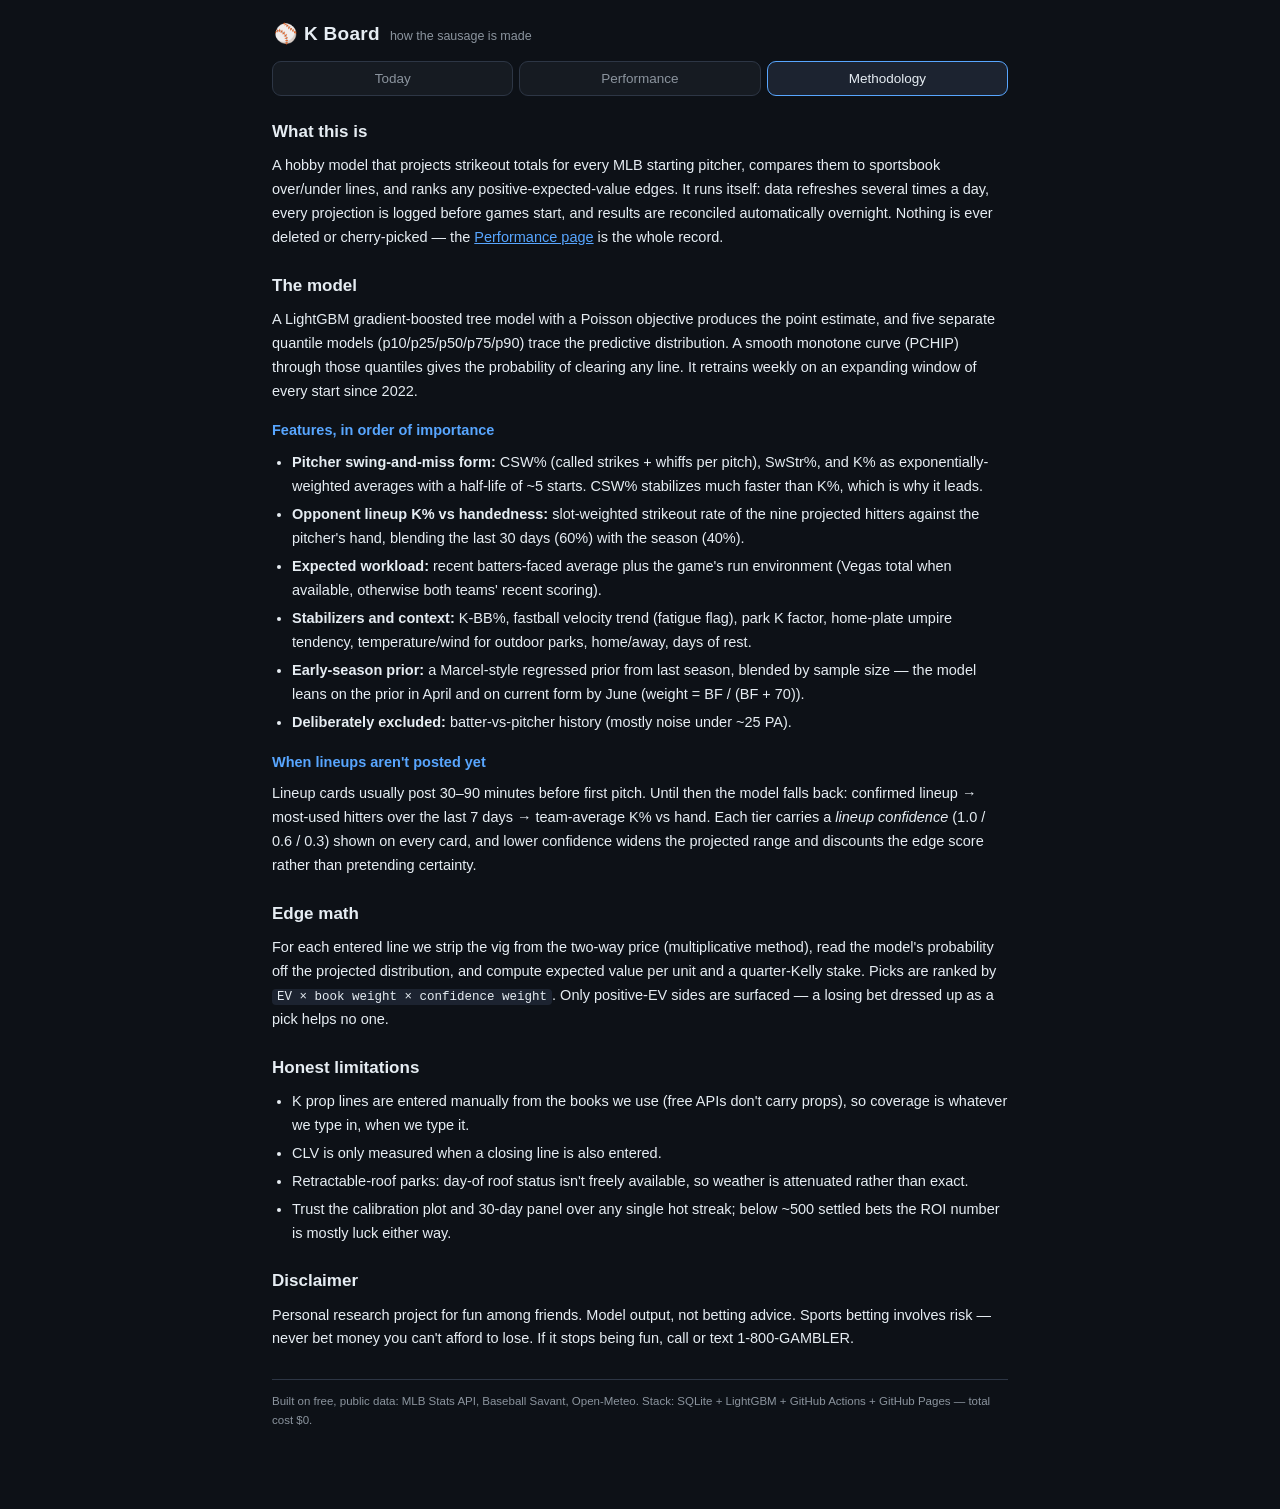
==== docs/methodology.html @ 353282fb "Initial commit" ====
<!DOCTYPE html>
<html lang="en">
<head>
<meta charset="utf-8">
<meta name="viewport" content="width=device-width, initial-scale=1">
<meta name="robots" content="noindex">
<title>K Board — Methodology</title>
<link rel="stylesheet" href="assets/style.css">
</head>
<body>
<div class="wrap">
  <header class="site">
    <h1>⚾ K Board</h1>
    <span class="sub">how the sausage is made</span>
  </header>
  <nav class="tabs">
    <a href="index.html">Today</a>
    <a href="performance.html">Performance</a>
    <a href="methodology.html" class="active">Methodology</a>
  </nav>

  <div class="prose">
    <h2>What this is</h2>
    <p>A hobby model that projects strikeout totals for every MLB starting pitcher,
    compares them to sportsbook over/under lines, and ranks any positive-expected-value
    edges. It runs itself: data refreshes several times a day, every projection is
    logged before games start, and results are reconciled automatically overnight.
    Nothing is ever deleted or cherry-picked — the
    <a href="performance.html" style="color:var(--accent)">Performance page</a> is the
    whole record.</p>

    <h2>The model</h2>
    <p>A LightGBM gradient-boosted tree model with a Poisson objective produces the
    point estimate, and five separate quantile models (p10/p25/p50/p75/p90) trace the
    predictive distribution. A smooth monotone curve (PCHIP) through those quantiles
    gives the probability of clearing any line. It retrains weekly on an expanding
    window of every start since 2022.</p>

    <h3>Features, in order of importance</h3>
    <ul>
      <li><b>Pitcher swing-and-miss form:</b> CSW% (called strikes + whiffs per pitch),
      SwStr%, and K% as exponentially-weighted averages with a half-life of ~5 starts.
      CSW% stabilizes much faster than K%, which is why it leads.</li>
      <li><b>Opponent lineup K% vs handedness:</b> slot-weighted strikeout rate of the
      nine projected hitters against the pitcher's hand, blending the last 30 days (60%)
      with the season (40%).</li>
      <li><b>Expected workload:</b> recent batters-faced average plus the game's run
      environment (Vegas total when available, otherwise both teams' recent scoring).</li>
      <li><b>Stabilizers and context:</b> K-BB%, fastball velocity trend (fatigue flag),
      park K factor, home-plate umpire tendency, temperature/wind for outdoor parks,
      home/away, days of rest.</li>
      <li><b>Early-season prior:</b> a Marcel-style regressed prior from last season,
      blended by sample size — the model leans on the prior in April and on current form
      by June (weight = BF / (BF + 70)).</li>
      <li><b>Deliberately excluded:</b> batter-vs-pitcher history (mostly noise under
      ~25 PA).</li>
    </ul>

    <h3>When lineups aren't posted yet</h3>
    <p>Lineup cards usually post 30–90 minutes before first pitch. Until then the model
    falls back: confirmed lineup → most-used hitters over the last 7 days → team-average
    K% vs hand. Each tier carries a <i>lineup confidence</i> (1.0 / 0.6 / 0.3) shown on
    every card, and lower confidence widens the projected range and discounts the edge
    score rather than pretending certainty.</p>

    <h2>Edge math</h2>
    <p>For each entered line we strip the vig from the two-way price
    (multiplicative method), read the model's probability off the projected
    distribution, and compute expected value per unit and a quarter-Kelly stake.
    Picks are ranked by <code>EV × book weight × confidence weight</code>. Only
    positive-EV sides are surfaced — a losing bet dressed up as a pick helps no one.</p>

    <h2>Honest limitations</h2>
    <ul>
      <li>K prop lines are entered manually from the books we use (free APIs don't
      carry props), so coverage is whatever we type in, when we type it.</li>
      <li>CLV is only measured when a closing line is also entered.</li>
      <li>Retractable-roof parks: day-of roof status isn't freely available, so weather
      is attenuated rather than exact.</li>
      <li>Trust the calibration plot and 30-day panel over any single hot streak;
      below ~500 settled bets the ROI number is mostly luck either way.</li>
    </ul>

    <h2>Disclaimer</h2>
    <p>Personal research project for fun among friends. Model output, not betting
    advice. Sports betting involves risk — never bet money you can't afford to lose.
    If it stops being fun, call or text 1-800-GAMBLER.</p>
  </div>

  <footer class="site">Built on free, public data: MLB Stats API, Baseball Savant,
  Open-Meteo. Stack: SQLite + LightGBM + GitHub Actions + GitHub Pages — total cost $0.</footer>
</div>
</body>
</html>
---- docs/assets/style.css ----
:root {
  --bg: #0d1117; --card: #161b22; --card2: #1c2330; --line: #2d3645;
  --text: #e6edf3; --dim: #8b949e; --accent: #58a6ff; --green: #3fb950;
  --red: #f85149; --gold: #d29922; --font: -apple-system, BlinkMacSystemFont,
  "Segoe UI", Roboto, Helvetica, Arial, sans-serif;
}
* { box-sizing: border-box; margin: 0; padding: 0; }
body { background: var(--bg); color: var(--text); font-family: var(--font); font-size: 15px; }
.wrap { max-width: 760px; margin: 0 auto; padding: 12px 12px 80px; }
header.site { display: flex; align-items: baseline; gap: 10px; flex-wrap: wrap; padding: 10px 2px; }
header.site h1 { font-size: 19px; letter-spacing: .3px; }
header.site .sub { color: var(--dim); font-size: 12.5px; }
nav.tabs { display: flex; gap: 6px; margin: 6px 0 14px; }
nav.tabs a { flex: 1; text-align: center; padding: 9px 4px; border-radius: 9px; font-size: 13.5px;
  text-decoration: none; color: var(--dim); background: var(--card); border: 1px solid var(--line); }
nav.tabs a.active { color: var(--text); border-color: var(--accent); background: var(--card2); }
.chips { display: flex; gap: 6px; margin-bottom: 12px; flex-wrap: wrap; }
.chip { font-size: 12.5px; padding: 6px 12px; border-radius: 999px; background: var(--card);
  border: 1px solid var(--line); color: var(--dim); cursor: pointer; }
.chip.on { color: var(--text); border-color: var(--accent); }
.card { background: var(--card); border: 1px solid var(--line); border-radius: 12px;
  padding: 12px 14px; margin-bottom: 10px; }
.card .top { display: flex; justify-content: space-between; align-items: center; gap: 8px; }
.card .who { min-width: 0; }
.card .name { font-weight: 600; font-size: 16px; white-space: nowrap; overflow: hidden;
  text-overflow: ellipsis; }
.card .meta { color: var(--dim); font-size: 12.5px; margin-top: 2px; }
.card .pt { text-align: right; }
.card .pt .num { font-size: 26px; font-weight: 700; line-height: 1; }
.card .pt .lbl { color: var(--dim); font-size: 10.5px; text-transform: uppercase; letter-spacing: .6px; }
.range { position: relative; height: 26px; margin: 12px 2px 2px; }
.range .axis { position: absolute; top: 12px; left: 0; right: 0; height: 3px;
  background: var(--line); border-radius: 2px; }
.range .band80 { position: absolute; top: 11px; height: 5px; background: #2c4a6e; border-radius: 3px; }
.range .band50 { position: absolute; top: 9.5px; height: 8px; background: var(--accent);
  opacity: .85; border-radius: 4px; }
.range .med { position: absolute; top: 6px; width: 2.5px; height: 15px; background: #fff;
  border-radius: 2px; }
.range .tick { position: absolute; top: 0; font-size: 10px; color: var(--dim); transform: translateX(-50%); }
.badges { display: flex; gap: 6px; margin-top: 9px; flex-wrap: wrap; }
.badge { font-size: 11px; padding: 3px 8px; border-radius: 6px; background: var(--card2);
  border: 1px solid var(--line); color: var(--dim); }
.badge.conf-high { color: var(--green); border-color: var(--green); }
.badge.conf-mid { color: var(--gold); border-color: var(--gold); }
.badge.conf-low { color: var(--red); border-color: var(--red); }
.edges { margin-top: 10px; border-top: 1px dashed var(--line); padding-top: 9px; }
.edge-row { display: flex; justify-content: space-between; align-items: center; padding: 5px 0;
  font-size: 13.5px; gap: 8px; }
.edge-row .pick { font-weight: 600; }
.edge-row .pick .bk { color: var(--dim); font-weight: 400; font-size: 12px; }
.edge-row .nums { text-align: right; white-space: nowrap; }
.ev-pos { color: var(--green); font-weight: 700; }
.kelly { color: var(--dim); font-size: 11.5px; }
.noedge { color: var(--dim); font-size: 12.5px; margin-top: 8px; }
.notice { background: var(--card); border: 1px dashed var(--line); color: var(--dim);
  border-radius: 12px; padding: 18px; text-align: center; font-size: 14px; margin: 18px 0; }
.tiles { display: grid; grid-template-columns: repeat(2, 1fr); gap: 8px; margin-bottom: 14px; }
.tile { background: var(--card); border: 1px solid var(--line); border-radius: 12px; padding: 12px; }
.tile .v { font-size: 22px; font-weight: 700; }
.tile .k { color: var(--dim); font-size: 11.5px; text-transform: uppercase; letter-spacing: .5px;
  margin-top: 3px; }
.tile .s { color: var(--dim); font-size: 11px; margin-top: 2px; }
h2.sec { font-size: 14px; text-transform: uppercase; letter-spacing: .8px; color: var(--dim);
  margin: 20px 0 8px; }
table.t { width: 100%; border-collapse: collapse; font-size: 13px; }
table.t th { text-align: left; color: var(--dim); font-weight: 500; padding: 6px 6px;
  border-bottom: 1px solid var(--line); font-size: 11.5px; text-transform: uppercase; }
table.t td { padding: 7px 6px; border-bottom: 1px solid var(--card2); }
.pos { color: var(--green); } .neg { color: var(--red); } .dim { color: var(--dim); }
canvas { background: var(--card); border: 1px solid var(--line); border-radius: 12px;
  padding: 8px; margin-bottom: 12px; }
footer.site { color: var(--dim); font-size: 11.5px; line-height: 1.6; margin-top: 28px;
  border-top: 1px solid var(--line); padding-top: 12px; }
.prose { line-height: 1.65; font-size: 14.5px; }
.prose h2 { font-size: 17px; margin: 22px 0 8px; }
.prose h3 { font-size: 14.5px; margin: 16px 0 6px; color: var(--accent); }
.prose p { margin: 8px 0; } .prose ul { margin: 8px 0 8px 20px; } .prose li { margin: 4px 0; }
.prose code { background: var(--card2); padding: 1px 5px; border-radius: 4px; font-size: 12.5px; }
@media (min-width: 640px) { .tiles { grid-template-columns: repeat(4, 1fr); } }
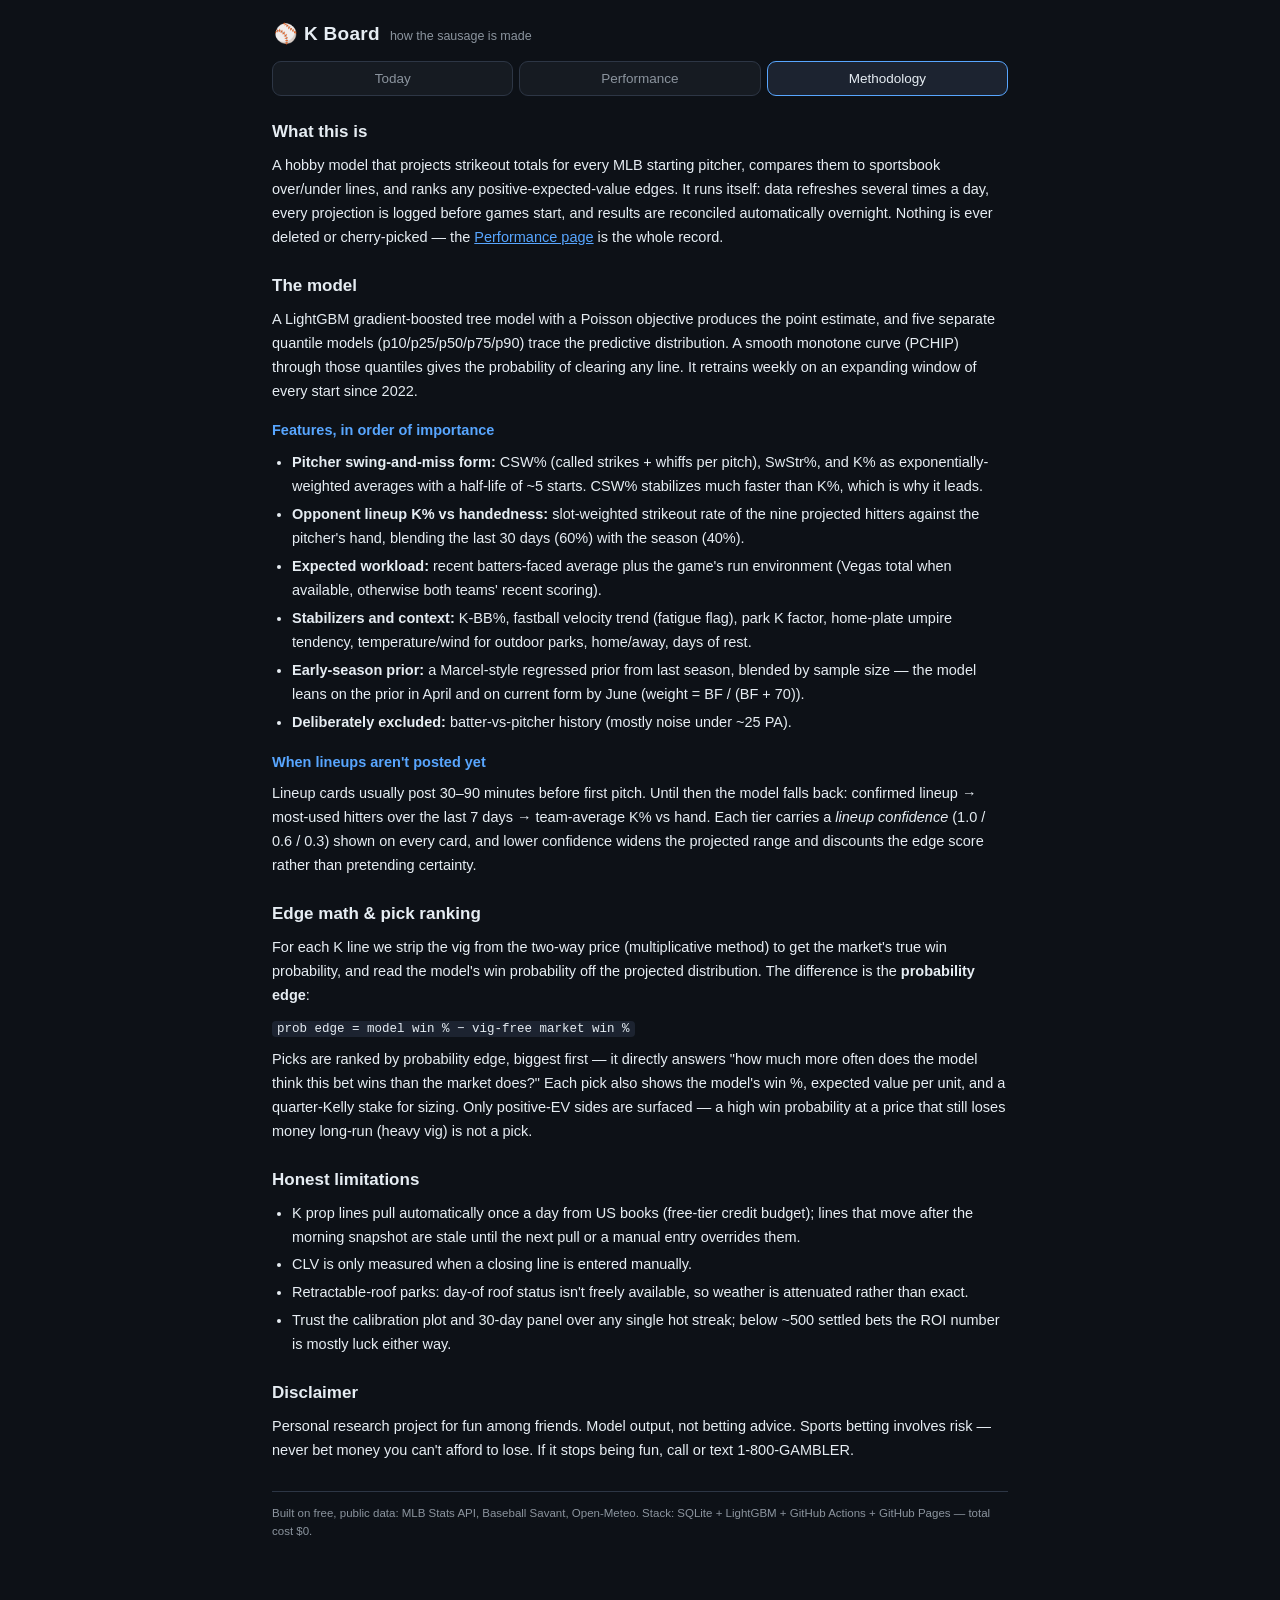
==== commit 8ac1a05c: "feat: rank picks by probability edge (model win % minus vig-free market win %)" ====
--- a/docs/methodology.html
+++ b/docs/methodology.html
@@ -63,18 +63,25 @@
     every card, and lower confidence widens the projected range and discounts the edge
     score rather than pretending certainty.</p>
 
-    <h2>Edge math</h2>
-    <p>For each entered line we strip the vig from the two-way price
-    (multiplicative method), read the model's probability off the projected
-    distribution, and compute expected value per unit and a quarter-Kelly stake.
-    Picks are ranked by <code>EV × book weight × confidence weight</code>. Only
-    positive-EV sides are surfaced — a losing bet dressed up as a pick helps no one.</p>
+    <h2>Edge math &amp; pick ranking</h2>
+    <p>For each K line we strip the vig from the two-way price (multiplicative
+    method) to get the market's true win probability, and read the model's win
+    probability off the projected distribution. The difference is the
+    <b>probability edge</b>:</p>
+    <p><code>prob edge = model win % − vig-free market win %</code></p>
+    <p>Picks are ranked by probability edge, biggest first — it directly answers
+    "how much more often does the model think this bet wins than the market
+    does?" Each pick also shows the model's win %, expected value per unit, and
+    a quarter-Kelly stake for sizing. Only positive-EV sides are surfaced — a
+    high win probability at a price that still loses money long-run (heavy vig)
+    is not a pick.</p>
 
     <h2>Honest limitations</h2>
     <ul>
-      <li>K prop lines are entered manually from the books we use (free APIs don't
-      carry props), so coverage is whatever we type in, when we type it.</li>
-      <li>CLV is only measured when a closing line is also entered.</li>
+      <li>K prop lines pull automatically once a day from US books (free-tier
+      credit budget); lines that move after the morning snapshot are stale until
+      the next pull or a manual entry overrides them.</li>
+      <li>CLV is only measured when a closing line is entered manually.</li>
       <li>Retractable-roof parks: day-of roof status isn't freely available, so weather
       is attenuated rather than exact.</li>
       <li>Trust the calibration plot and 30-day panel over any single hot streak;
--- a/docs/assets/style.css
+++ b/docs/assets/style.css
@@ -52,6 +52,11 @@
 .ev-pos { color: var(--green); font-weight: 700; }
 .kelly { color: var(--dim); font-size: 11.5px; }
 .noedge { color: var(--dim); font-size: 12.5px; margin-top: 8px; }
+.mkt { display: flex; gap: 12px; flex-wrap: wrap; align-items: baseline; margin-top: 9px;
+  padding-top: 8px; border-top: 1px dashed var(--line); font-size: 12.5px; }
+.mkt b { font-weight: 600; }
+.mkt-item { white-space: nowrap; }
+.mkt-src { color: var(--dim); font-size: 11px; margin-left: auto; }
 .notice { background: var(--card); border: 1px dashed var(--line); color: var(--dim);
   border-radius: 12px; padding: 18px; text-align: center; font-size: 14px; margin: 18px 0; }
 .tiles { display: grid; grid-template-columns: repeat(2, 1fr); gap: 8px; margin-bottom: 14px; }
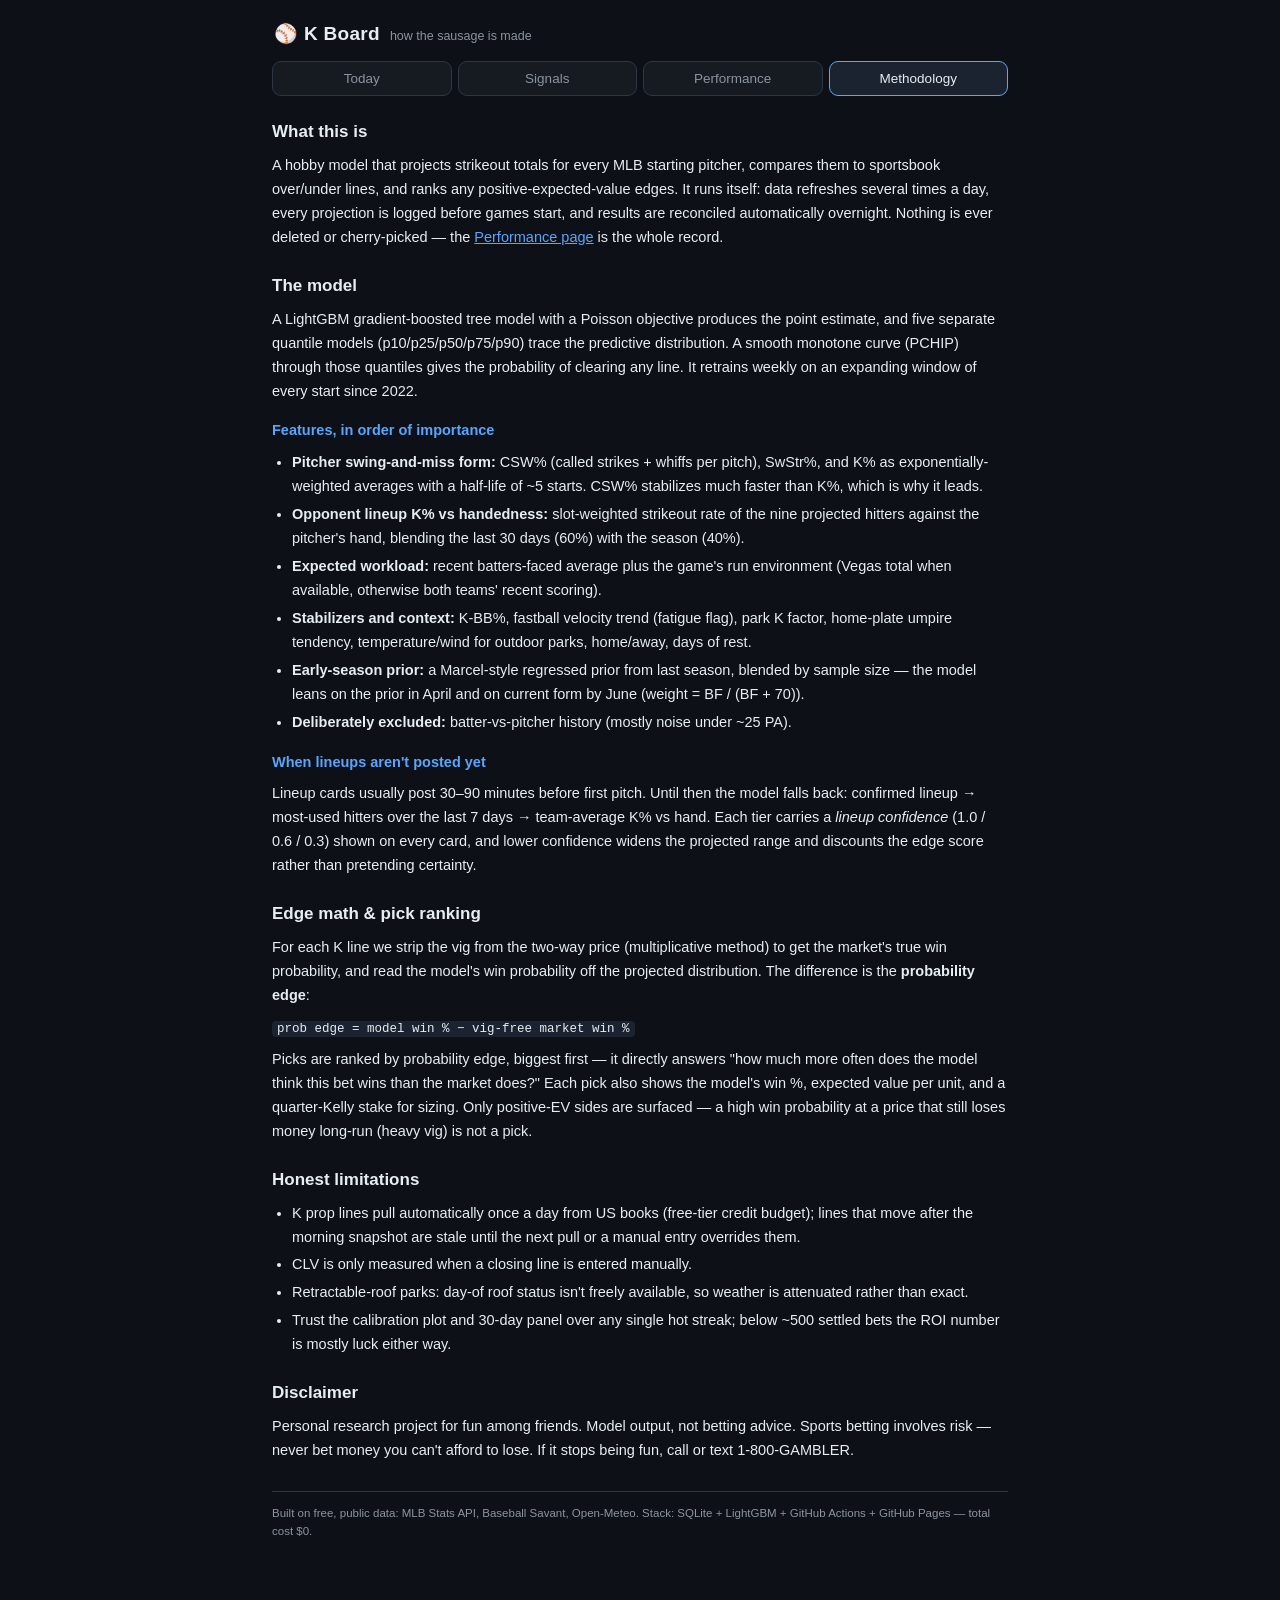
==== commit 301dc00f: "Signals page: capper tracking + market/FG validation + pick windows - New Signals tab (validation.ht" ====
--- a/docs/methodology.html
+++ b/docs/methodology.html
@@ -15,6 +15,7 @@
   </header>
   <nav class="tabs">
     <a href="index.html">Today</a>
+    <a href="validation.html">Signals</a>
     <a href="performance.html">Performance</a>
     <a href="methodology.html" class="active">Methodology</a>
   </nav>
--- a/docs/assets/style.css
+++ b/docs/assets/style.css
@@ -82,3 +82,44 @@
 .prose p { margin: 8px 0; } .prose ul { margin: 8px 0 8px 20px; } .prose li { margin: 4px 0; }
 .prose code { background: var(--card2); padding: 1px 5px; border-radius: 4px; font-size: 12.5px; }
 @media (min-width: 640px) { .tiles { grid-template-columns: repeat(4, 1fr); } }
+
+/* Today: slate-wide top-edges summary table */
+.summary { overflow-x: auto; margin-bottom: 16px; -webkit-overflow-scrolling: touch; }
+.summary-t { min-width: 340px; }
+.summary-t td { vertical-align: middle; }
+.summary-t .pn { font-weight: 600; white-space: nowrap; }
+.summary-t .pm { color: var(--dim); font-size: 11px; margin-top: 1px; white-space: nowrap; }
+.summary-t .pk { font-weight: 600; white-space: nowrap; }
+.summary-t td.pos { font-weight: 700; }
+.summary-t th:nth-child(n+4), .summary-t td:nth-child(n+4) { text-align: right; }
+
+/* Signals page */
+.win { font-size: 11px; font-weight: 700; padding: 3px 9px; border-radius: 6px;
+  letter-spacing: .5px; text-transform: uppercase; }
+.win-go { color: #0d1117; background: var(--green); }
+.win-caution { color: #0d1117; background: var(--gold); }
+.win-wait { color: var(--dim); background: var(--card2); border: 1px solid var(--line); }
+.win-off { color: var(--red); background: var(--card2); border: 1px solid var(--red); }
+.reasons { color: var(--dim); font-size: 12px; margin-top: 7px; line-height: 1.5; }
+.cmp { display: flex; gap: 14px; flex-wrap: wrap; margin-top: 9px; padding-top: 8px;
+  border-top: 1px dashed var(--line); font-size: 13px; }
+.cmp .lbl { color: var(--dim); font-size: 10.5px; text-transform: uppercase; letter-spacing: .5px; display: block; }
+.cmp b { font-size: 15px; }
+.move-up { color: var(--red); } .move-dn { color: var(--green); }
+.pickrow { display: flex; justify-content: space-between; gap: 8px; align-items: center;
+  padding: 5px 0; font-size: 13px; }
+.pick-agree { color: var(--green); } .pick-disagree { color: var(--red); }
+.srcbar { display: flex; gap: 6px; flex-wrap: wrap; margin-bottom: 12px; }
+.src { font-size: 11px; padding: 4px 9px; border-radius: 999px; border: 1px solid var(--line);
+  background: var(--card); color: var(--dim); }
+.src.ok { border-color: var(--green); color: var(--green); }
+.src.stale { border-color: var(--gold); color: var(--gold); }
+.src.down { border-color: var(--red); color: var(--red); }
+.post { background: var(--card); border: 1px solid var(--line); border-radius: 10px;
+  padding: 9px 12px; margin-bottom: 7px; font-size: 13px; line-height: 1.5; }
+.post .hdr { display: flex; gap: 8px; align-items: baseline; margin-bottom: 3px; }
+.post .cap { font-weight: 600; }
+.post .when { color: var(--dim); font-size: 11px; }
+.post .parsed { margin-left: auto; font-size: 10.5px; color: var(--green); }
+.post .txt { color: var(--dim); word-break: break-word; }
+.post a { color: var(--accent); text-decoration: none; }
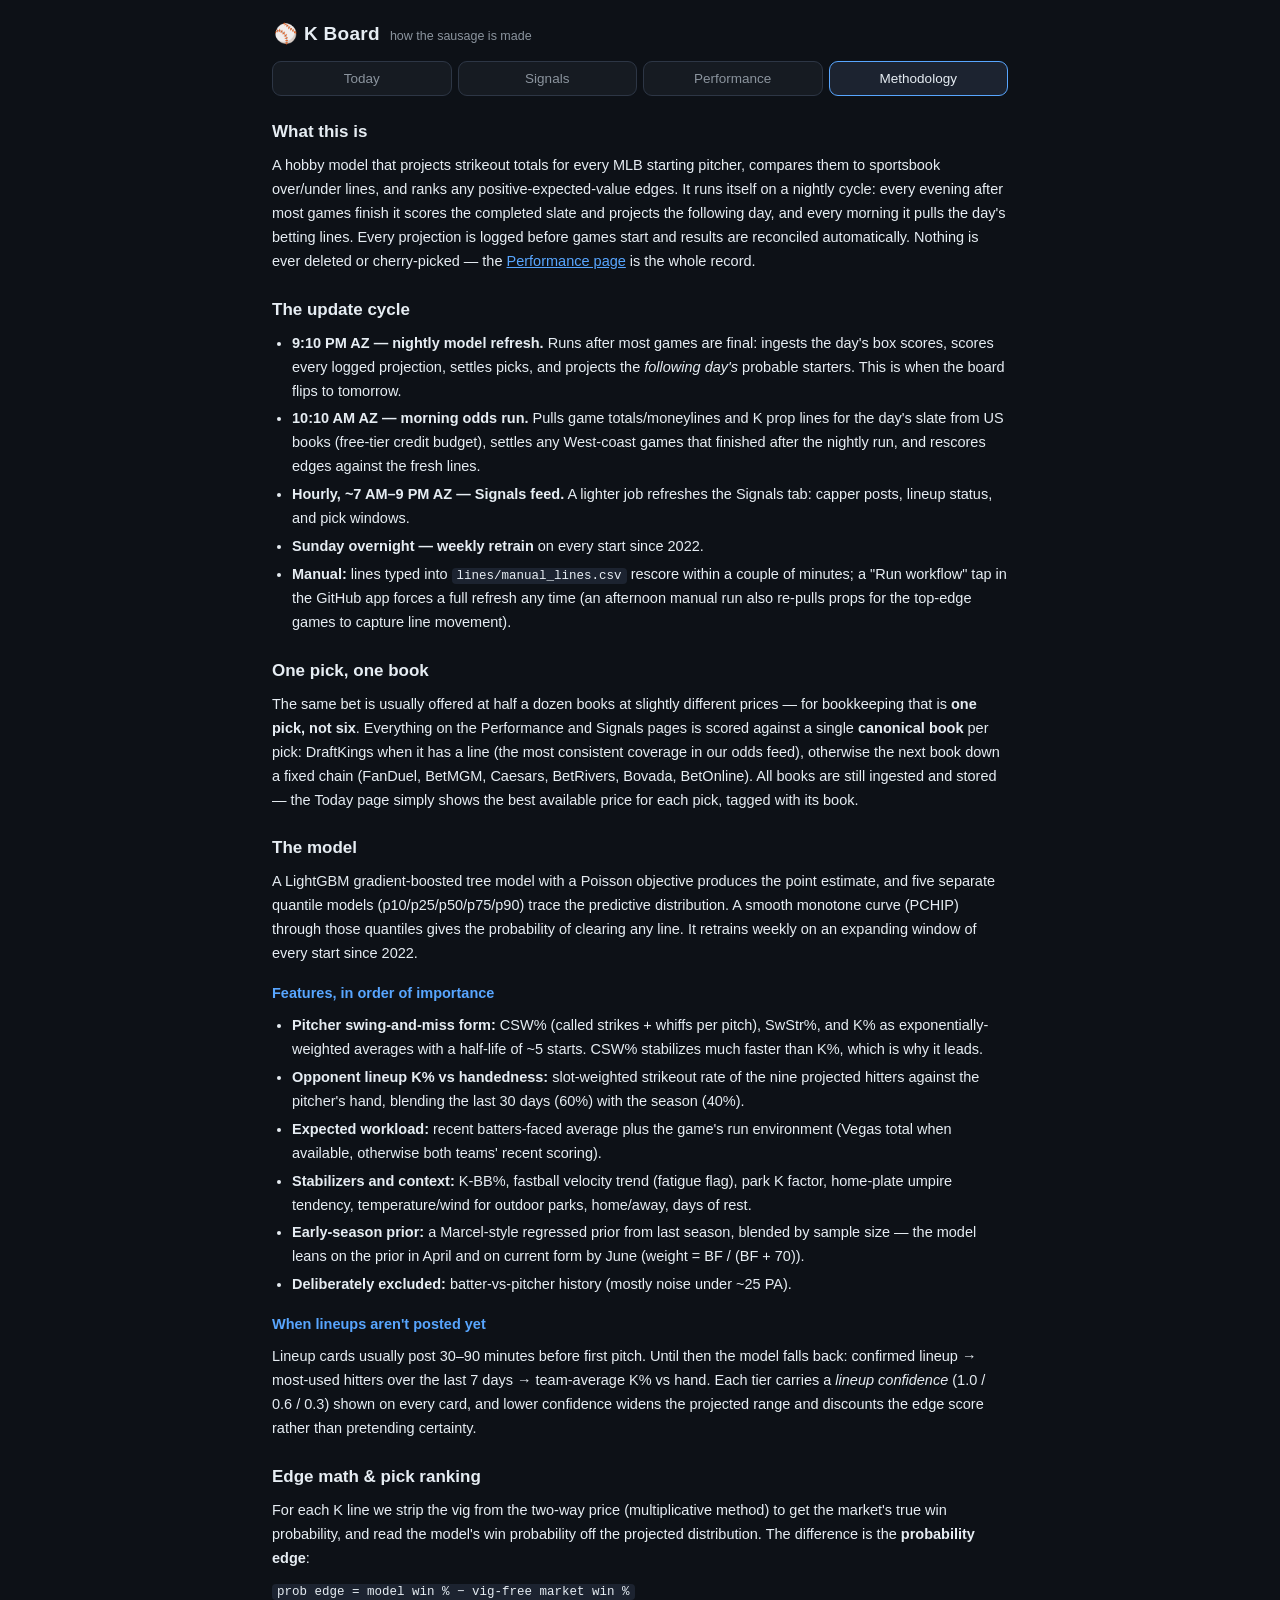
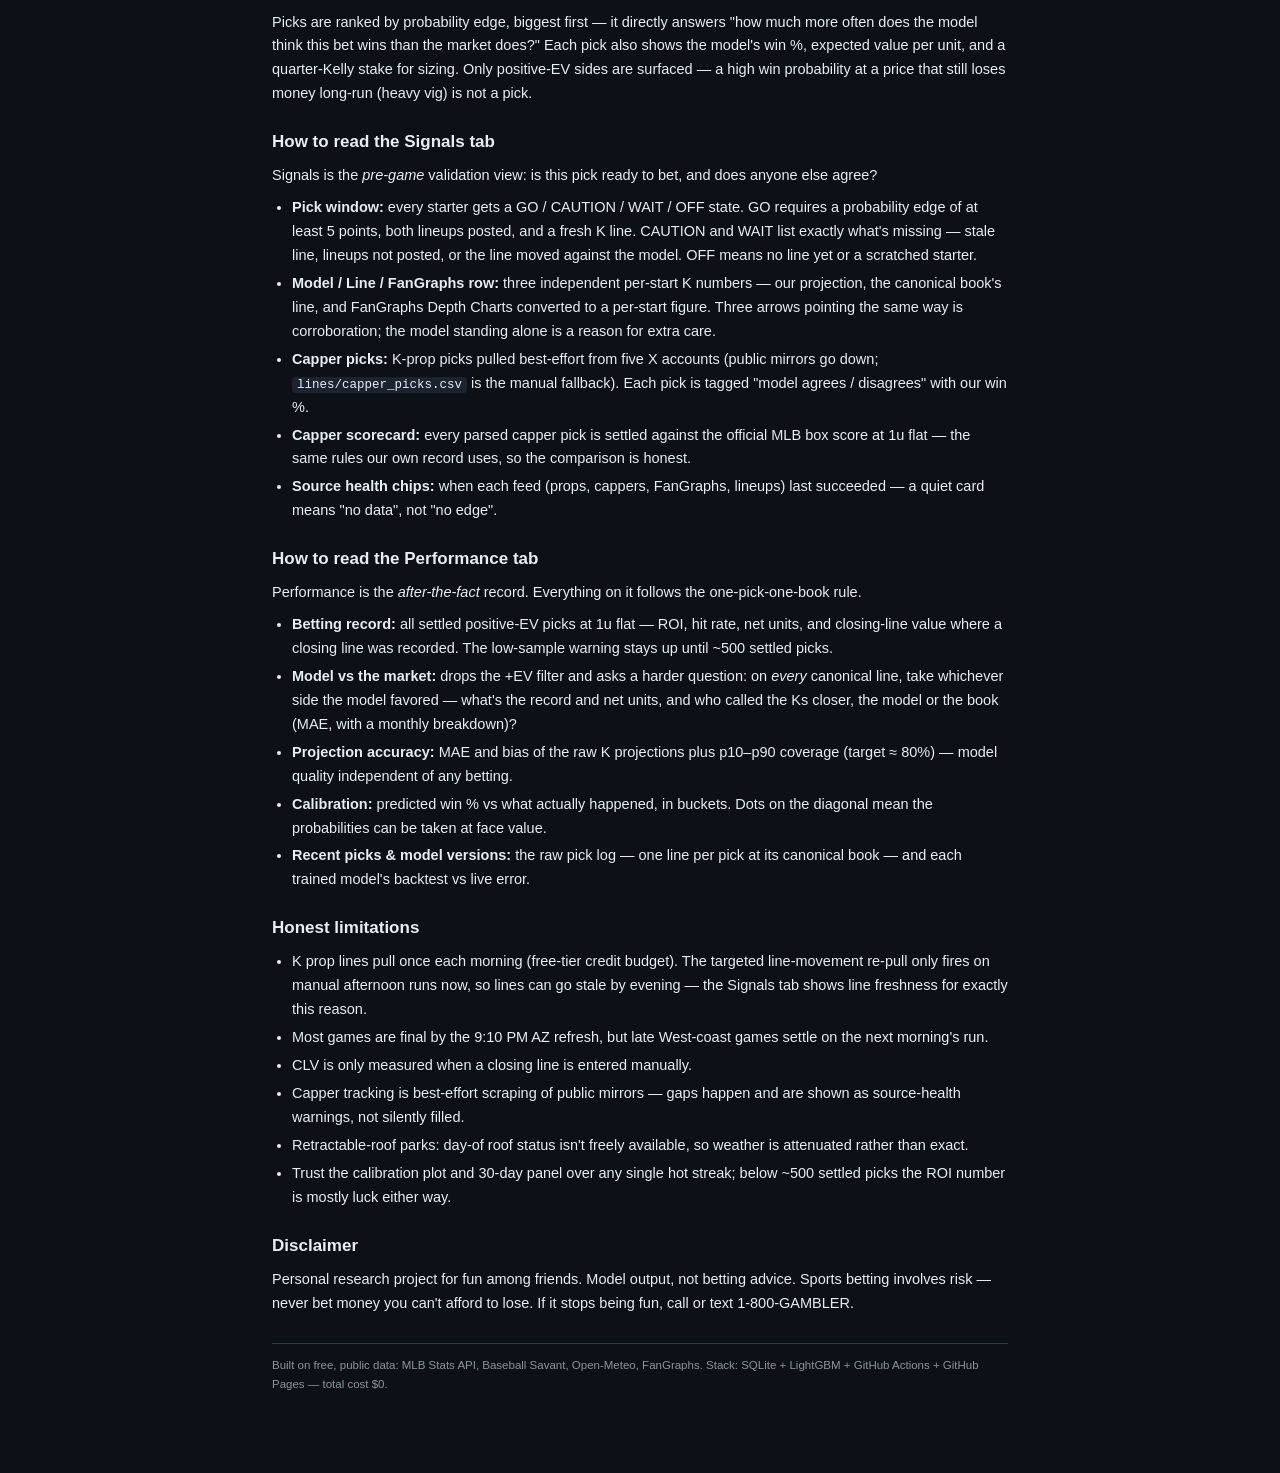
==== commit 0379304f: "Single-book validation (DK-first chain), 2-run schedule (9:10 PM AZ main + 10:10 AM AZ odds), method" ====
--- a/docs/methodology.html
+++ b/docs/methodology.html
@@ -24,11 +24,40 @@
     <h2>What this is</h2>
     <p>A hobby model that projects strikeout totals for every MLB starting pitcher,
     compares them to sportsbook over/under lines, and ranks any positive-expected-value
-    edges. It runs itself: data refreshes several times a day, every projection is
-    logged before games start, and results are reconciled automatically overnight.
-    Nothing is ever deleted or cherry-picked — the
-    <a href="performance.html" style="color:var(--accent)">Performance page</a> is the
-    whole record.</p>
+    edges. It runs itself on a nightly cycle: every evening after most games finish it
+    scores the completed slate and projects the following day, and every morning it
+    pulls the day's betting lines. Every projection is logged before games start and
+    results are reconciled automatically. Nothing is ever deleted or cherry-picked —
+    the <a href="performance.html" style="color:var(--accent)">Performance page</a> is
+    the whole record.</p>
+
+    <h2>The update cycle</h2>
+    <ul>
+      <li><b>9:10 PM AZ — nightly model refresh.</b> Runs after most games are final:
+      ingests the day's box scores, scores every logged projection, settles picks, and
+      projects the <i>following day's</i> probable starters. This is when the board
+      flips to tomorrow.</li>
+      <li><b>10:10 AM AZ — morning odds run.</b> Pulls game totals/moneylines and K
+      prop lines for the day's slate from US books (free-tier credit budget), settles
+      any West-coast games that finished after the nightly run, and rescores edges
+      against the fresh lines.</li>
+      <li><b>Hourly, ~7 AM–9 PM AZ — Signals feed.</b> A lighter job refreshes the
+      Signals tab: capper posts, lineup status, and pick windows.</li>
+      <li><b>Sunday overnight — weekly retrain</b> on every start since 2022.</li>
+      <li><b>Manual:</b> lines typed into <code>lines/manual_lines.csv</code> rescore
+      within a couple of minutes; a "Run workflow" tap in the GitHub app forces a full
+      refresh any time (an afternoon manual run also re-pulls props for the top-edge
+      games to capture line movement).</li>
+    </ul>
+
+    <h2>One pick, one book</h2>
+    <p>The same bet is usually offered at half a dozen books at slightly different
+    prices — for bookkeeping that is <b>one pick, not six</b>. Everything on the
+    Performance and Signals pages is scored against a single <b>canonical book</b> per
+    pick: DraftKings when it has a line (the most consistent coverage in our odds
+    feed), otherwise the next book down a fixed chain (FanDuel, BetMGM, Caesars,
+    BetRivers, Bovada, BetOnline). All books are still ingested and stored — the Today
+    page simply shows the best available price for each pick, tagged with its book.</p>
 
     <h2>The model</h2>
     <p>A LightGBM gradient-boosted tree model with a Poisson objective produces the
@@ -77,16 +106,63 @@
     high win probability at a price that still loses money long-run (heavy vig)
     is not a pick.</p>
 
+    <h2>How to read the Signals tab</h2>
+    <p>Signals is the <i>pre-game</i> validation view: is this pick ready to bet, and
+    does anyone else agree?</p>
+    <ul>
+      <li><b>Pick window:</b> every starter gets a GO / CAUTION / WAIT / OFF state.
+      GO requires a probability edge of at least 5 points, both lineups posted, and a
+      fresh K line. CAUTION and WAIT list exactly what's missing — stale line, lineups
+      not posted, or the line moved against the model. OFF means no line yet or a
+      scratched starter.</li>
+      <li><b>Model / Line / FanGraphs row:</b> three independent per-start K numbers —
+      our projection, the canonical book's line, and FanGraphs Depth Charts converted
+      to a per-start figure. Three arrows pointing the same way is corroboration; the
+      model standing alone is a reason for extra care.</li>
+      <li><b>Capper picks:</b> K-prop picks pulled best-effort from five X accounts
+      (public mirrors go down; <code>lines/capper_picks.csv</code> is the manual
+      fallback). Each pick is tagged "model agrees / disagrees" with our win %.</li>
+      <li><b>Capper scorecard:</b> every parsed capper pick is settled against the
+      official MLB box score at 1u flat — the same rules our own record uses, so the
+      comparison is honest.</li>
+      <li><b>Source health chips:</b> when each feed (props, cappers, FanGraphs,
+      lineups) last succeeded — a quiet card means "no data", not "no edge".</li>
+    </ul>
+
+    <h2>How to read the Performance tab</h2>
+    <p>Performance is the <i>after-the-fact</i> record. Everything on it follows the
+    one-pick-one-book rule.</p>
+    <ul>
+      <li><b>Betting record:</b> all settled positive-EV picks at 1u flat — ROI, hit
+      rate, net units, and closing-line value where a closing line was recorded. The
+      low-sample warning stays up until ~500 settled picks.</li>
+      <li><b>Model vs the market:</b> drops the +EV filter and asks a harder question:
+      on <i>every</i> canonical line, take whichever side the model favored — what's
+      the record and net units, and who called the Ks closer, the model or the book
+      (MAE, with a monthly breakdown)?</li>
+      <li><b>Projection accuracy:</b> MAE and bias of the raw K projections plus
+      p10–p90 coverage (target ≈ 80%) — model quality independent of any betting.</li>
+      <li><b>Calibration:</b> predicted win % vs what actually happened, in buckets.
+      Dots on the diagonal mean the probabilities can be taken at face value.</li>
+      <li><b>Recent picks &amp; model versions:</b> the raw pick log — one line per
+      pick at its canonical book — and each trained model's backtest vs live error.</li>
+    </ul>
+
     <h2>Honest limitations</h2>
     <ul>
-      <li>K prop lines pull automatically once a day from US books (free-tier
-      credit budget); lines that move after the morning snapshot are stale until
-      the next pull or a manual entry overrides them.</li>
+      <li>K prop lines pull once each morning (free-tier credit budget). The targeted
+      line-movement re-pull only fires on manual afternoon runs now, so lines can go
+      stale by evening — the Signals tab shows line freshness for exactly this
+      reason.</li>
+      <li>Most games are final by the 9:10 PM AZ refresh, but late West-coast games
+      settle on the next morning's run.</li>
       <li>CLV is only measured when a closing line is entered manually.</li>
+      <li>Capper tracking is best-effort scraping of public mirrors — gaps happen and
+      are shown as source-health warnings, not silently filled.</li>
       <li>Retractable-roof parks: day-of roof status isn't freely available, so weather
       is attenuated rather than exact.</li>
       <li>Trust the calibration plot and 30-day panel over any single hot streak;
-      below ~500 settled bets the ROI number is mostly luck either way.</li>
+      below ~500 settled picks the ROI number is mostly luck either way.</li>
     </ul>
 
     <h2>Disclaimer</h2>
@@ -96,7 +172,7 @@
   </div>
 
   <footer class="site">Built on free, public data: MLB Stats API, Baseball Savant,
-  Open-Meteo. Stack: SQLite + LightGBM + GitHub Actions + GitHub Pages — total cost $0.</footer>
+  Open-Meteo, FanGraphs. Stack: SQLite + LightGBM + GitHub Actions + GitHub Pages — total cost $0.</footer>
 </div>
 </body>
 </html>
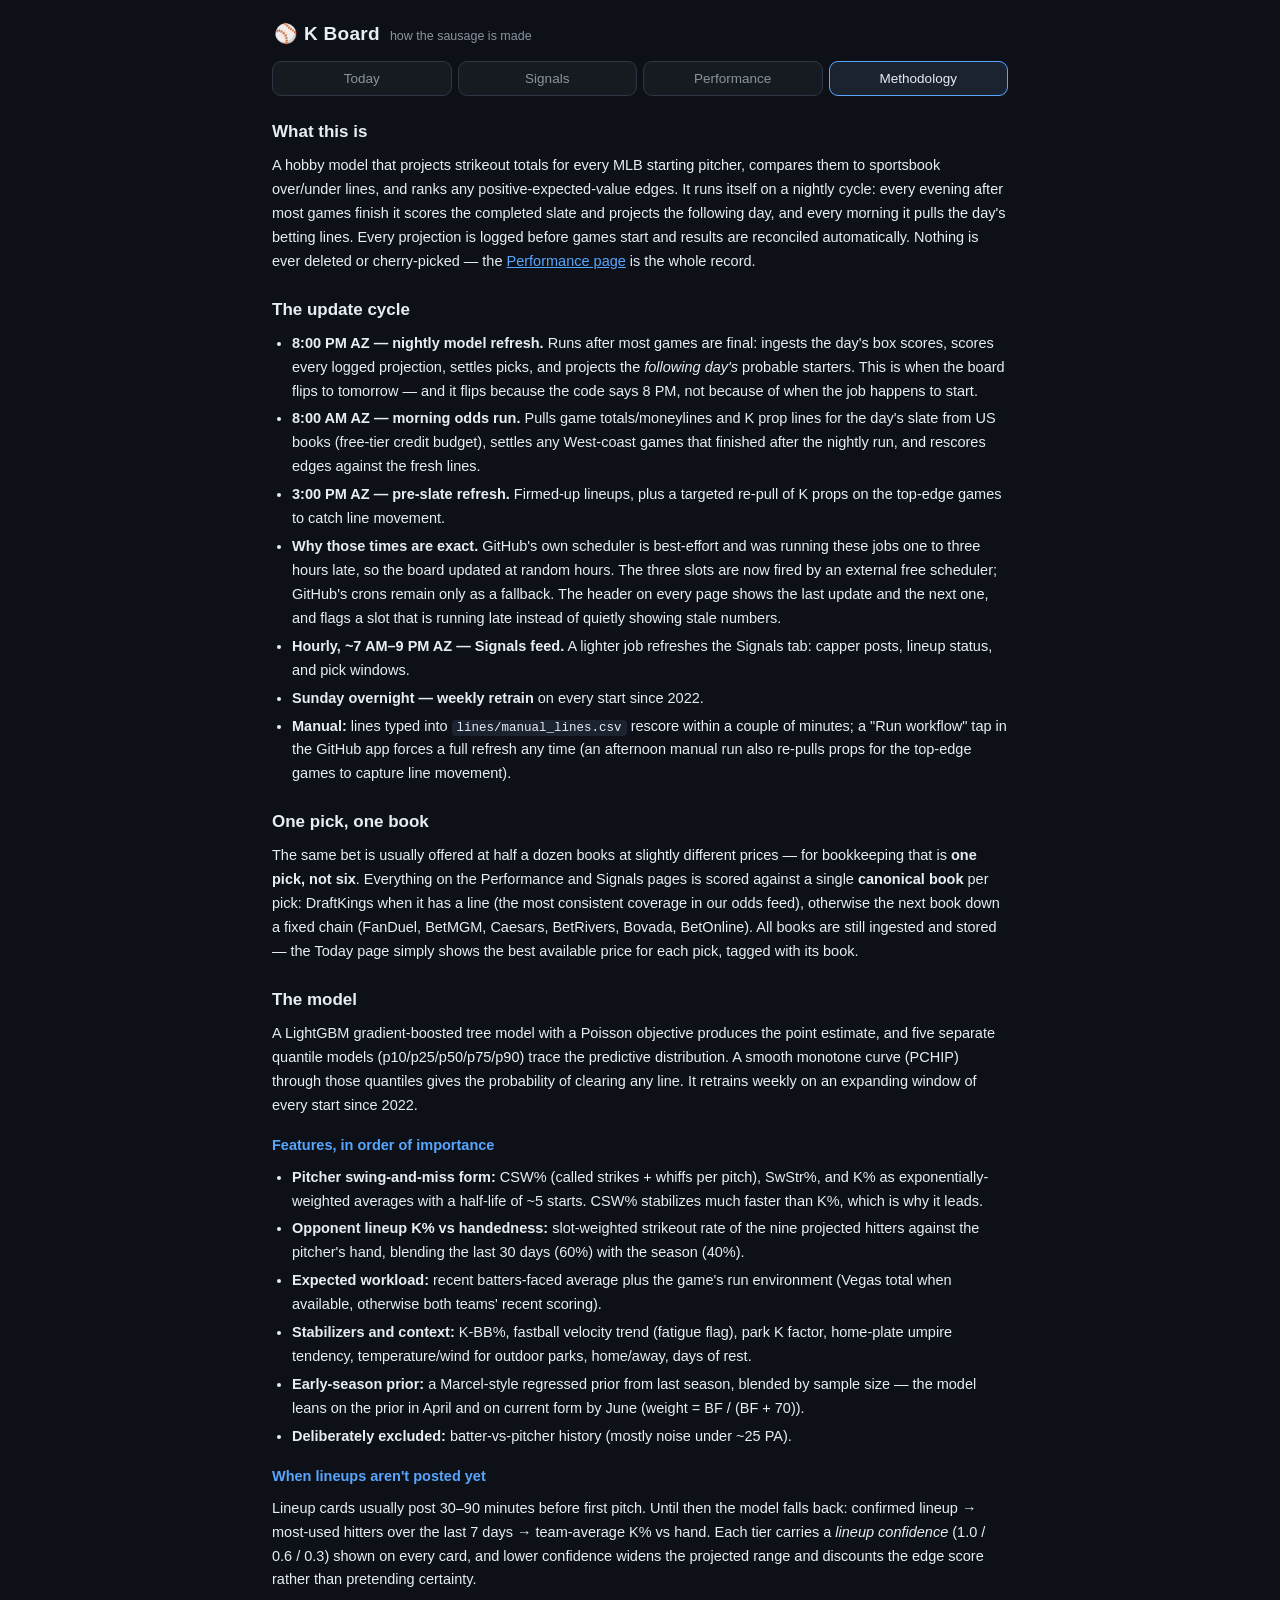
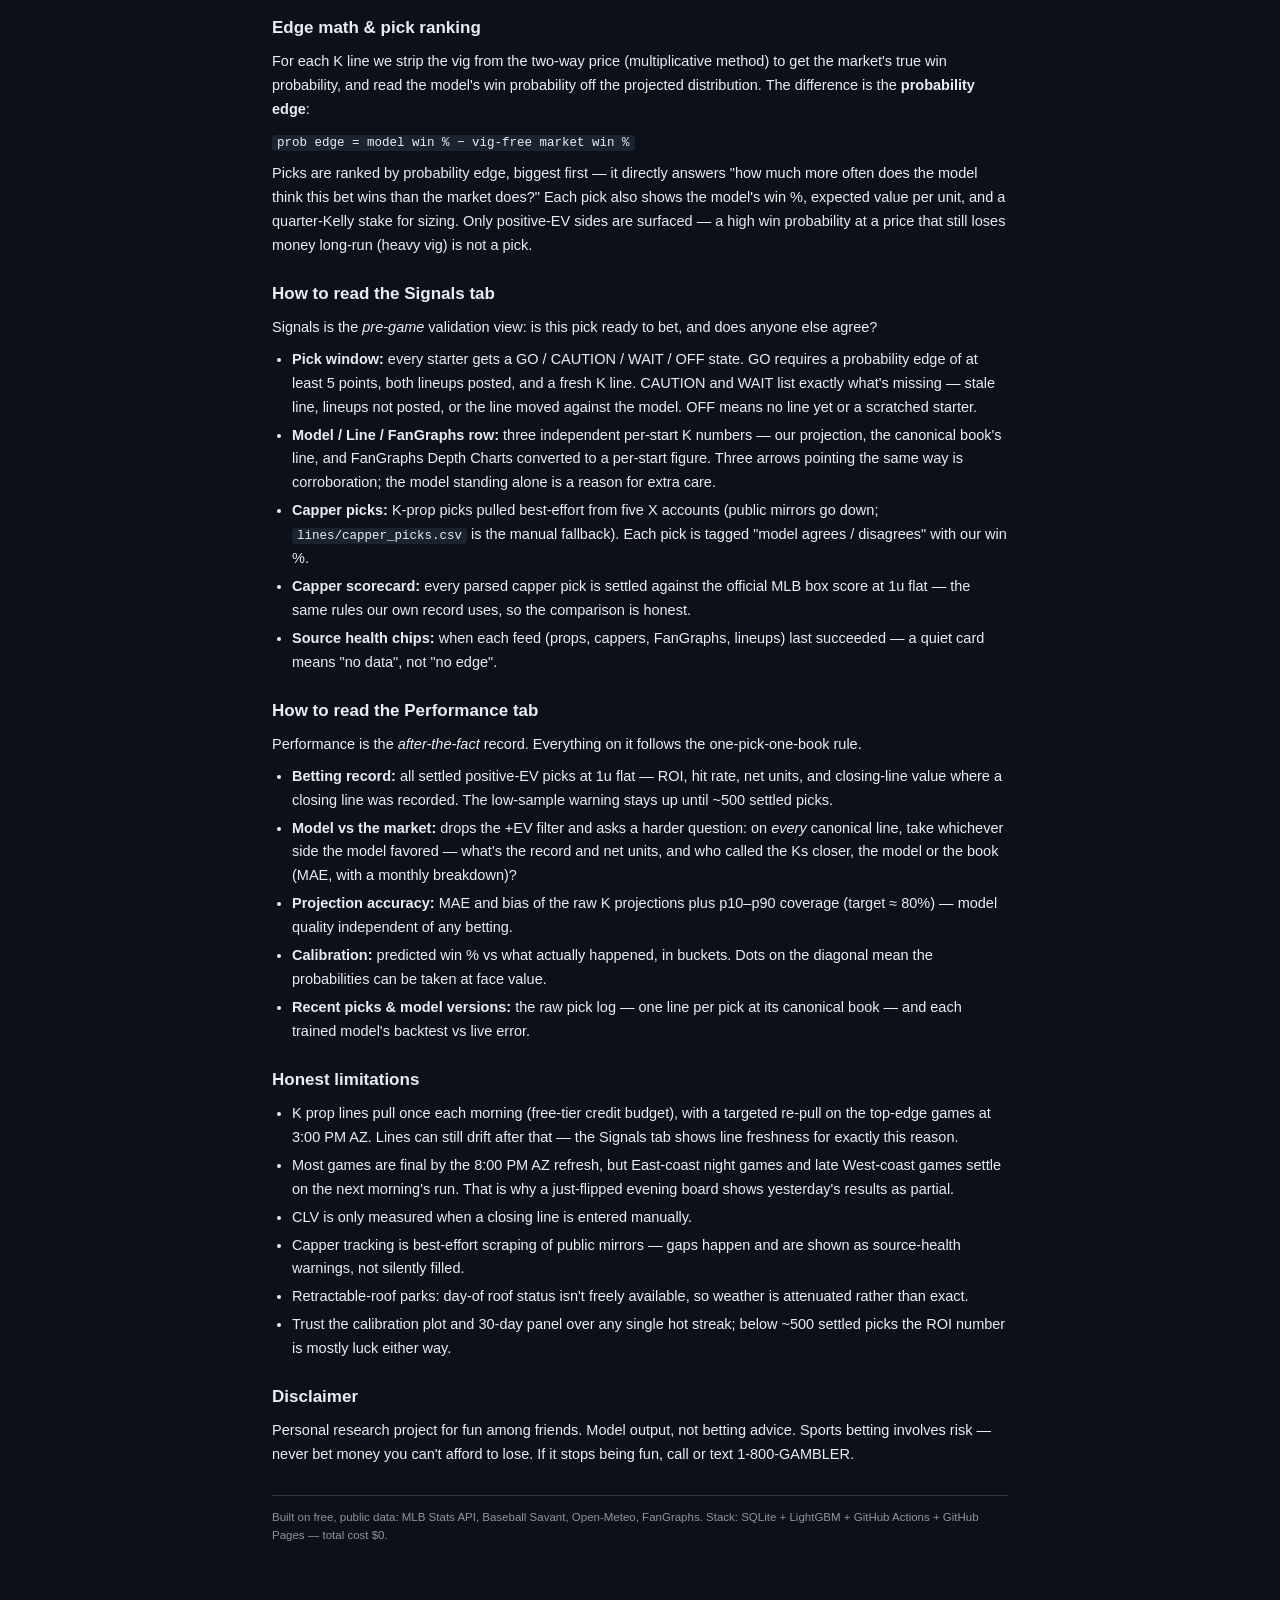
==== commit e178985a: "schedule: fire the three update slots on time, make the board clock explicit GitHub's hosted cron wa" ====
--- a/docs/methodology.html
+++ b/docs/methodology.html
@@ -33,14 +33,23 @@
 
     <h2>The update cycle</h2>
     <ul>
-      <li><b>9:10 PM AZ — nightly model refresh.</b> Runs after most games are final:
+      <li><b>8:00 PM AZ — nightly model refresh.</b> Runs after most games are final:
       ingests the day's box scores, scores every logged projection, settles picks, and
       projects the <i>following day's</i> probable starters. This is when the board
-      flips to tomorrow.</li>
-      <li><b>10:10 AM AZ — morning odds run.</b> Pulls game totals/moneylines and K
+      flips to tomorrow — and it flips because the code says 8 PM, not because of when
+      the job happens to start.</li>
+      <li><b>8:00 AM AZ — morning odds run.</b> Pulls game totals/moneylines and K
       prop lines for the day's slate from US books (free-tier credit budget), settles
       any West-coast games that finished after the nightly run, and rescores edges
       against the fresh lines.</li>
+      <li><b>3:00 PM AZ — pre-slate refresh.</b> Firmed-up lineups, plus a targeted
+      re-pull of K props on the top-edge games to catch line movement.</li>
+      <li><b>Why those times are exact.</b> GitHub's own scheduler is best-effort and
+      was running these jobs one to three hours late, so the board updated at random
+      hours. The three slots are now fired by an external free scheduler; GitHub's
+      crons remain only as a fallback. The header on every page shows the last update
+      and the next one, and flags a slot that is running late instead of quietly
+      showing stale numbers.</li>
       <li><b>Hourly, ~7 AM–9 PM AZ — Signals feed.</b> A lighter job refreshes the
       Signals tab: capper posts, lineup status, and pick windows.</li>
       <li><b>Sunday overnight — weekly retrain</b> on every start since 2022.</li>
@@ -150,12 +159,12 @@
 
     <h2>Honest limitations</h2>
     <ul>
-      <li>K prop lines pull once each morning (free-tier credit budget). The targeted
-      line-movement re-pull only fires on manual afternoon runs now, so lines can go
-      stale by evening — the Signals tab shows line freshness for exactly this
-      reason.</li>
-      <li>Most games are final by the 9:10 PM AZ refresh, but late West-coast games
-      settle on the next morning's run.</li>
+      <li>K prop lines pull once each morning (free-tier credit budget), with a
+      targeted re-pull on the top-edge games at 3:00 PM AZ. Lines can still drift after
+      that — the Signals tab shows line freshness for exactly this reason.</li>
+      <li>Most games are final by the 8:00 PM AZ refresh, but East-coast night games
+      and late West-coast games settle on the next morning's run. That is why a
+      just-flipped evening board shows yesterday's results as partial.</li>
       <li>CLV is only measured when a closing line is entered manually.</li>
       <li>Capper tracking is best-effort scraping of public mirrors — gaps happen and
       are shown as source-health warnings, not silently filled.</li>
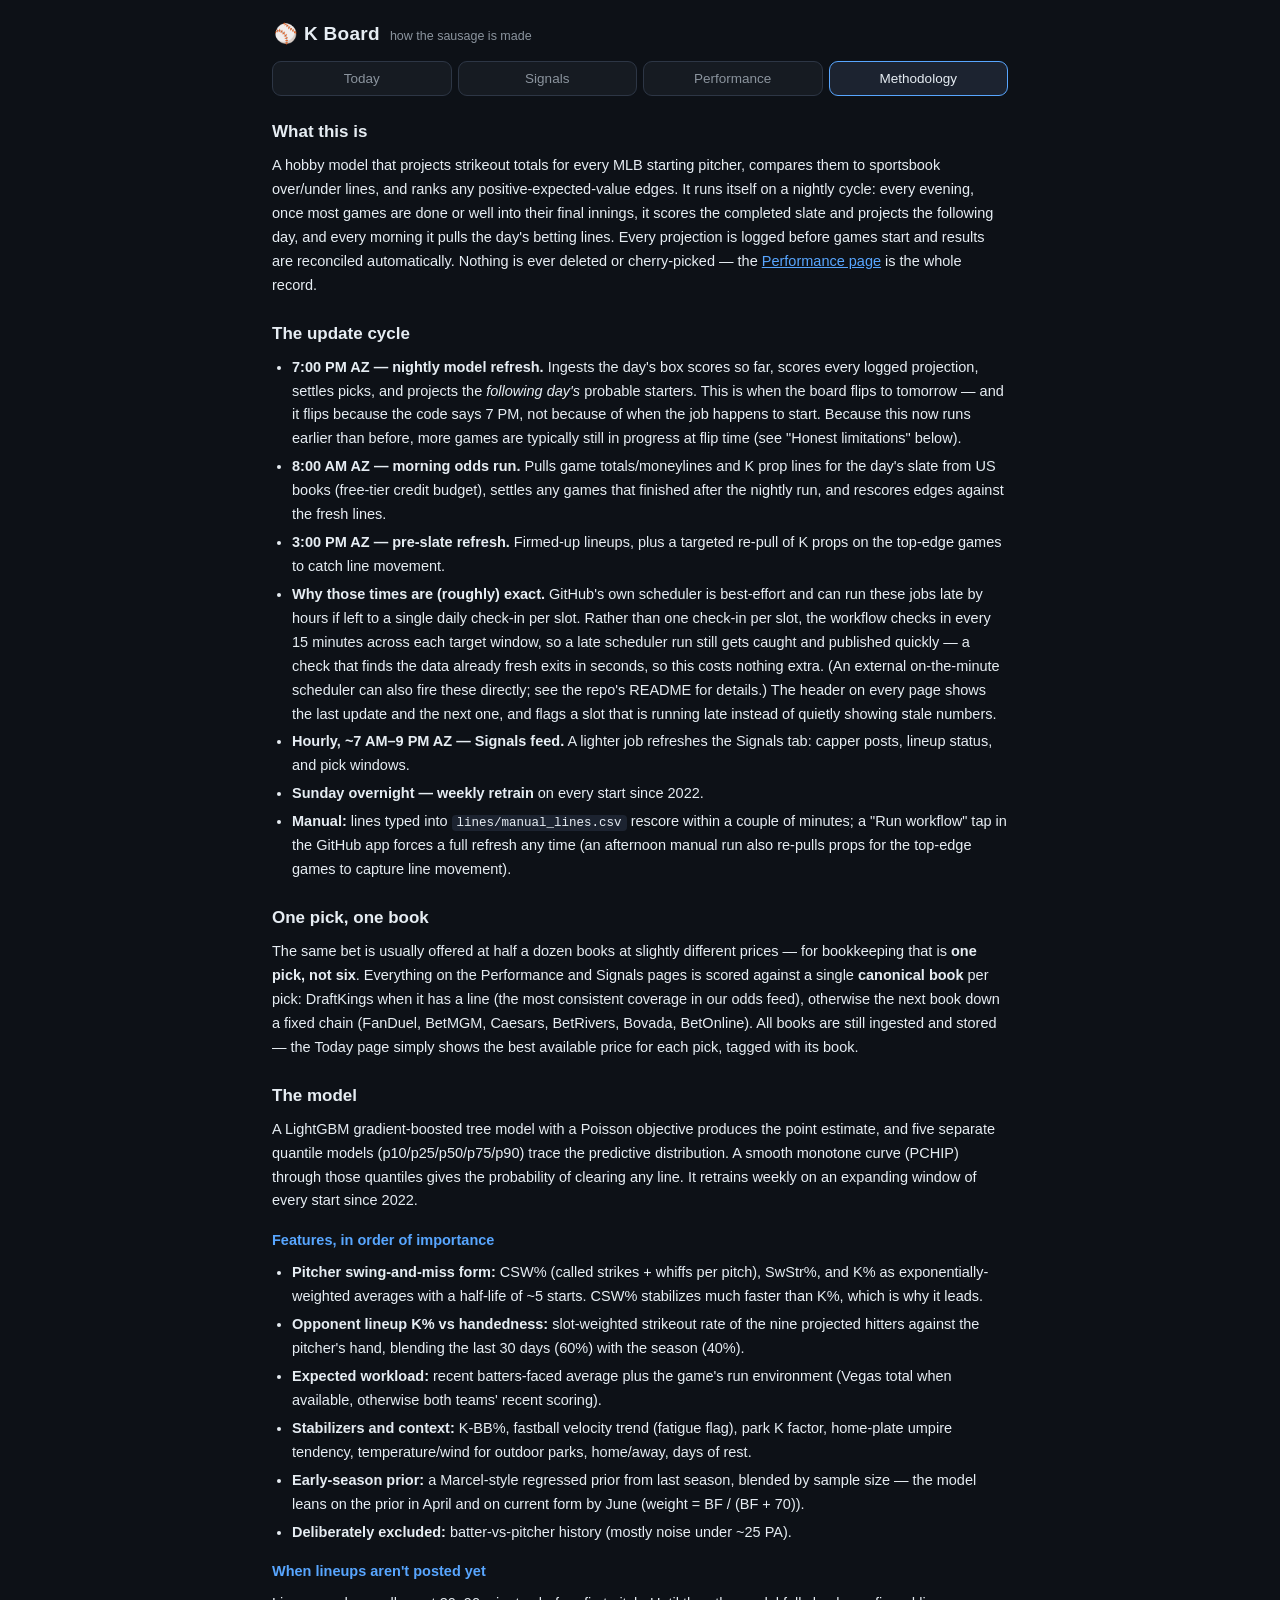
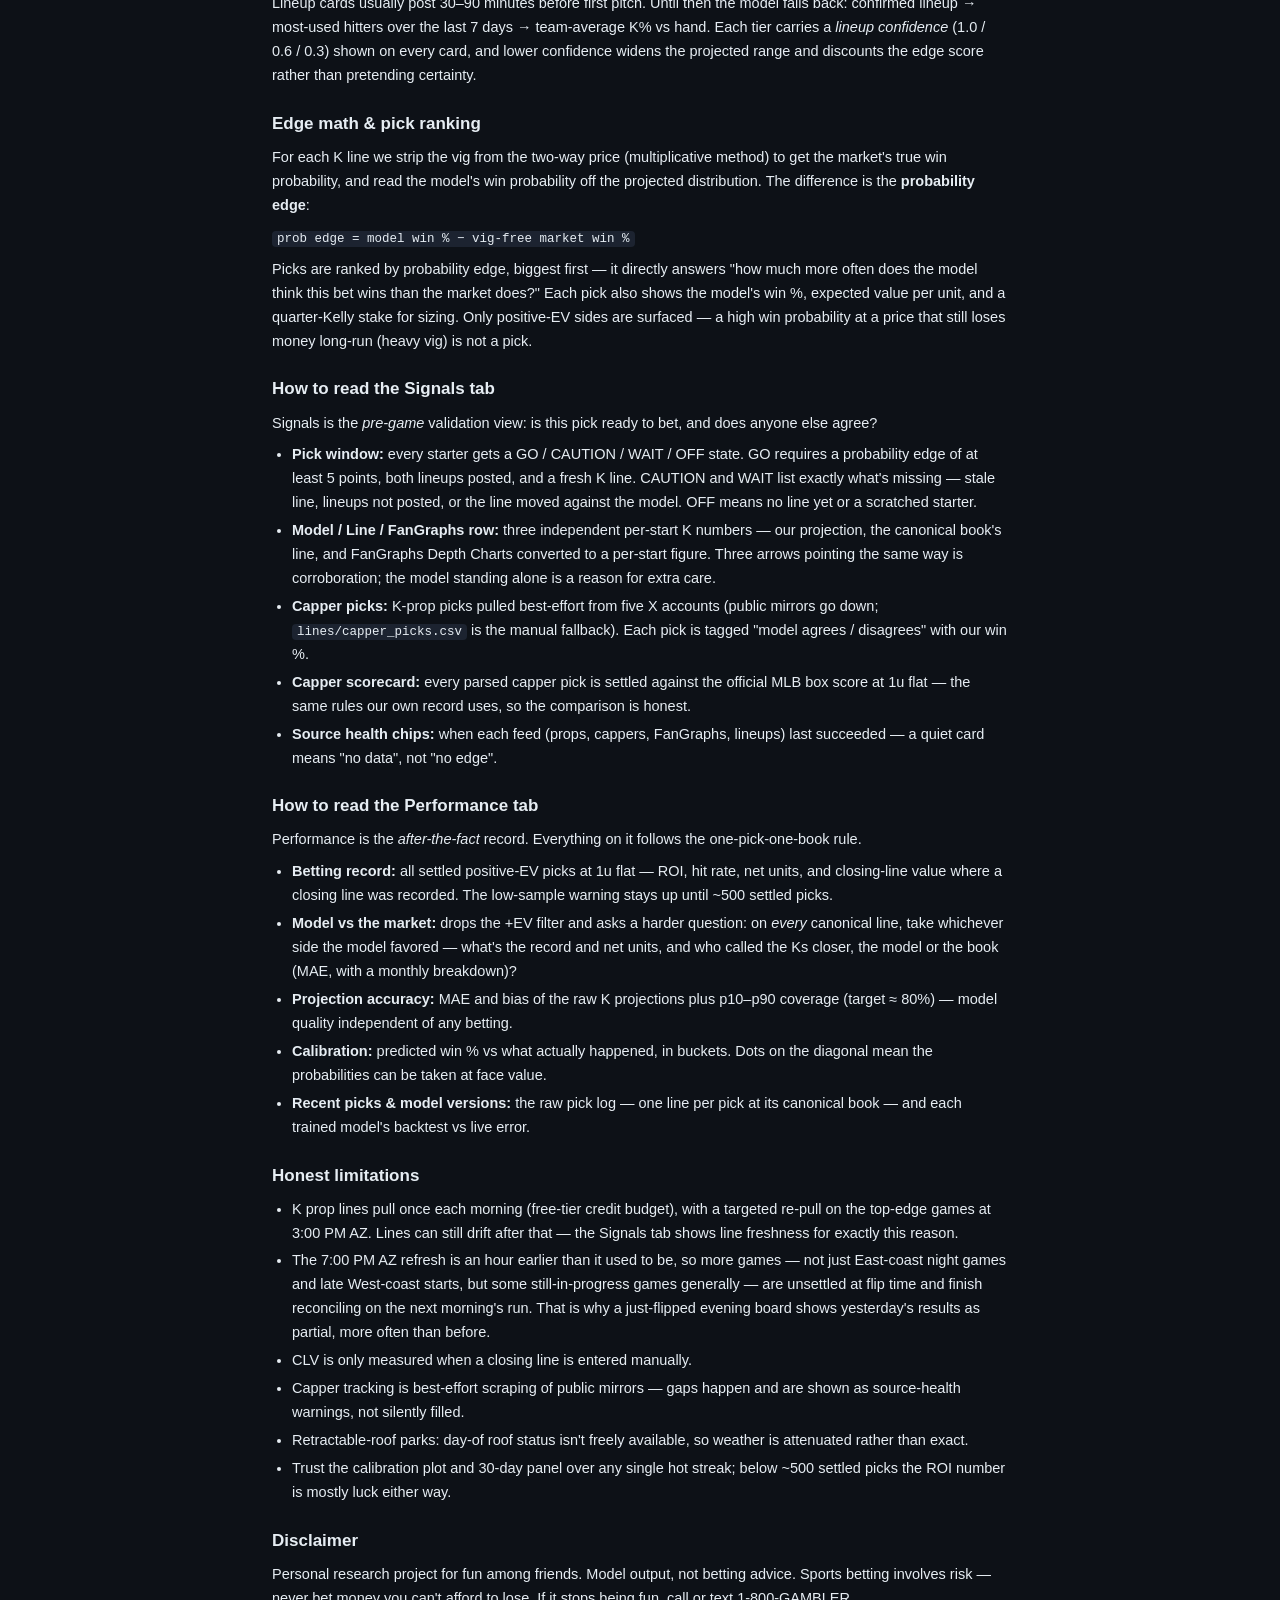
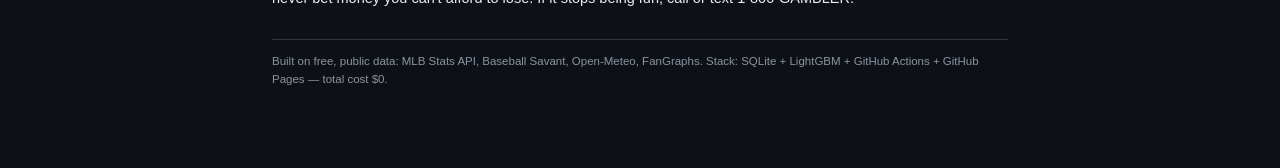
==== commit ea942aa9: "Move rollover to 7PM AZ, densify backstop cron, add table view toggle" ====
--- a/docs/methodology.html
+++ b/docs/methodology.html
@@ -24,8 +24,9 @@
     <h2>What this is</h2>
     <p>A hobby model that projects strikeout totals for every MLB starting pitcher,
     compares them to sportsbook over/under lines, and ranks any positive-expected-value
-    edges. It runs itself on a nightly cycle: every evening after most games finish it
-    scores the completed slate and projects the following day, and every morning it
+    edges. It runs itself on a nightly cycle: every evening, once most games are done
+    or well into their final innings, it scores the completed slate and projects the
+    following day, and every morning it
     pulls the day's betting lines. Every projection is logged before games start and
     results are reconciled automatically. Nothing is ever deleted or cherry-picked —
     the <a href="performance.html" style="color:var(--accent)">Performance page</a> is
@@ -33,23 +34,27 @@
 
     <h2>The update cycle</h2>
     <ul>
-      <li><b>8:00 PM AZ — nightly model refresh.</b> Runs after most games are final:
-      ingests the day's box scores, scores every logged projection, settles picks, and
-      projects the <i>following day's</i> probable starters. This is when the board
-      flips to tomorrow — and it flips because the code says 8 PM, not because of when
-      the job happens to start.</li>
+      <li><b>7:00 PM AZ — nightly model refresh.</b> Ingests the day's box scores so
+      far, scores every logged projection, settles picks, and projects the
+      <i>following day's</i> probable starters. This is when the board flips to
+      tomorrow — and it flips because the code says 7 PM, not because of when the
+      job happens to start. Because this now runs earlier than before, more games
+      are typically still in progress at flip time (see "Honest limitations" below).</li>
       <li><b>8:00 AM AZ — morning odds run.</b> Pulls game totals/moneylines and K
       prop lines for the day's slate from US books (free-tier credit budget), settles
-      any West-coast games that finished after the nightly run, and rescores edges
+      any games that finished after the nightly run, and rescores edges
       against the fresh lines.</li>
       <li><b>3:00 PM AZ — pre-slate refresh.</b> Firmed-up lineups, plus a targeted
       re-pull of K props on the top-edge games to catch line movement.</li>
-      <li><b>Why those times are exact.</b> GitHub's own scheduler is best-effort and
-      was running these jobs one to three hours late, so the board updated at random
-      hours. The three slots are now fired by an external free scheduler; GitHub's
-      crons remain only as a fallback. The header on every page shows the last update
-      and the next one, and flags a slot that is running late instead of quietly
-      showing stale numbers.</li>
+      <li><b>Why those times are (roughly) exact.</b> GitHub's own scheduler is
+      best-effort and can run these jobs late by hours if left to a single daily
+      check-in per slot. Rather than one check-in per slot, the workflow checks in
+      every 15 minutes across each target window, so a late scheduler run still gets
+      caught and published quickly — a check that finds the data already fresh exits
+      in seconds, so this costs nothing extra. (An external on-the-minute scheduler
+      can also fire these directly; see the repo's README for details.) The header on
+      every page shows the last update and the next one, and flags a slot that is
+      running late instead of quietly showing stale numbers.</li>
       <li><b>Hourly, ~7 AM–9 PM AZ — Signals feed.</b> A lighter job refreshes the
       Signals tab: capper posts, lineup status, and pick windows.</li>
       <li><b>Sunday overnight — weekly retrain</b> on every start since 2022.</li>
@@ -162,9 +167,11 @@
       <li>K prop lines pull once each morning (free-tier credit budget), with a
       targeted re-pull on the top-edge games at 3:00 PM AZ. Lines can still drift after
       that — the Signals tab shows line freshness for exactly this reason.</li>
-      <li>Most games are final by the 8:00 PM AZ refresh, but East-coast night games
-      and late West-coast games settle on the next morning's run. That is why a
-      just-flipped evening board shows yesterday's results as partial.</li>
+      <li>The 7:00 PM AZ refresh is an hour earlier than it used to be, so more games
+      — not just East-coast night games and late West-coast starts, but some
+      still-in-progress games generally — are unsettled at flip time and finish
+      reconciling on the next morning's run. That is why a just-flipped evening board
+      shows yesterday's results as partial, more often than before.</li>
       <li>CLV is only measured when a closing line is entered manually.</li>
       <li>Capper tracking is best-effort scraping of public mirrors — gaps happen and
       are shown as source-health warnings, not silently filled.</li>
--- a/docs/assets/style.css
+++ b/docs/assets/style.css
@@ -14,10 +14,16 @@
 nav.tabs a { flex: 1; text-align: center; padding: 9px 4px; border-radius: 9px; font-size: 13.5px;
   text-decoration: none; color: var(--dim); background: var(--card); border: 1px solid var(--line); }
 nav.tabs a.active { color: var(--text); border-color: var(--accent); background: var(--card2); }
-.chips { display: flex; gap: 6px; margin-bottom: 12px; flex-wrap: wrap; }
+.chiprow { display: flex; justify-content: space-between; align-items: center; gap: 10px;
+  flex-wrap: wrap; margin-bottom: 12px; }
+.chips { display: flex; gap: 6px; margin-bottom: 0; flex-wrap: wrap; }
 .chip { font-size: 12.5px; padding: 6px 12px; border-radius: 999px; background: var(--card);
   border: 1px solid var(--line); color: var(--dim); cursor: pointer; }
 .chip.on { color: var(--text); border-color: var(--accent); }
+.view-chips { background: var(--card); border: 1px solid var(--line); border-radius: 999px;
+  padding: 3px; gap: 0; }
+.view-chips .chip { background: transparent; border: none; padding: 5px 12px; }
+.view-chips .chip.on { color: var(--bg); background: var(--accent); border-radius: 999px; }
 .card { background: var(--card); border: 1px solid var(--line); border-radius: 12px;
   padding: 12px 14px; margin-bottom: 10px; }
 .card .top { display: flex; justify-content: space-between; align-items: center; gap: 8px; }
@@ -93,6 +99,35 @@
 .summary-t td.pos { font-weight: 700; }
 .summary-t th:nth-child(n+4), .summary-t td:nth-child(n+4) { text-align: right; }
 
+/* Today: full-slate sortable table view (alternative to the card list) */
+.board-tbl { overflow-x: auto; -webkit-overflow-scrolling: touch; border: 1px solid var(--line);
+  border-radius: 12px; }
+.board-tbl table.t { min-width: 560px; font-variant-numeric: tabular-nums; }
+.board-tbl thead th { position: sticky; top: 0; background: var(--card); cursor: pointer;
+  user-select: none; white-space: nowrap; }
+.board-tbl thead th:hover { color: var(--text); }
+.board-tbl thead th.sort-on { color: var(--accent); }
+.board-tbl th.num, .board-tbl td.num { text-align: right; }
+.board-tbl td { vertical-align: middle; }
+.board-tbl td .pn { font-weight: 600; white-space: nowrap; }
+.board-tbl td .pm { color: var(--dim); font-size: 11px; margin-top: 1px; white-space: nowrap; }
+.board-tbl td .proj { font-weight: 700; font-size: 14.5px; }
+.board-tbl td .pick { font-weight: 600; }
+.board-tbl td .tsub { font-size: 10.5px; margin-top: 1px; }
+.board-tbl tr[data-hasedge="true"] td:first-child { box-shadow: inset 3px 0 var(--green); }
+.board-tbl tbody tr:last-child td { border-bottom: none; }
+.board-tbl-wrap { position: relative; }
+.board-tbl-wrap::after { content: ""; position: absolute; top: 0; right: 0; bottom: 0; width: 18px;
+  background: linear-gradient(to right, transparent, var(--bg) 92%); pointer-events: none;
+  border-radius: 0 12px 12px 0; }
+@media (min-width: 640px) { .board-tbl-wrap::after { display: none; } }
+@media (max-width: 480px) {
+  .board-tbl th:nth-child(3), .board-tbl td:nth-child(3),
+  .board-tbl th:nth-child(5), .board-tbl td:nth-child(5) { display: none; }
+  .board-tbl table.t { min-width: 0; }
+  .board-tbl-wrap::after { display: none; }
+}
+
 /* Signals page */
 .win { font-size: 11px; font-weight: 700; padding: 3px 9px; border-radius: 6px;
   letter-spacing: .5px; text-transform: uppercase; }
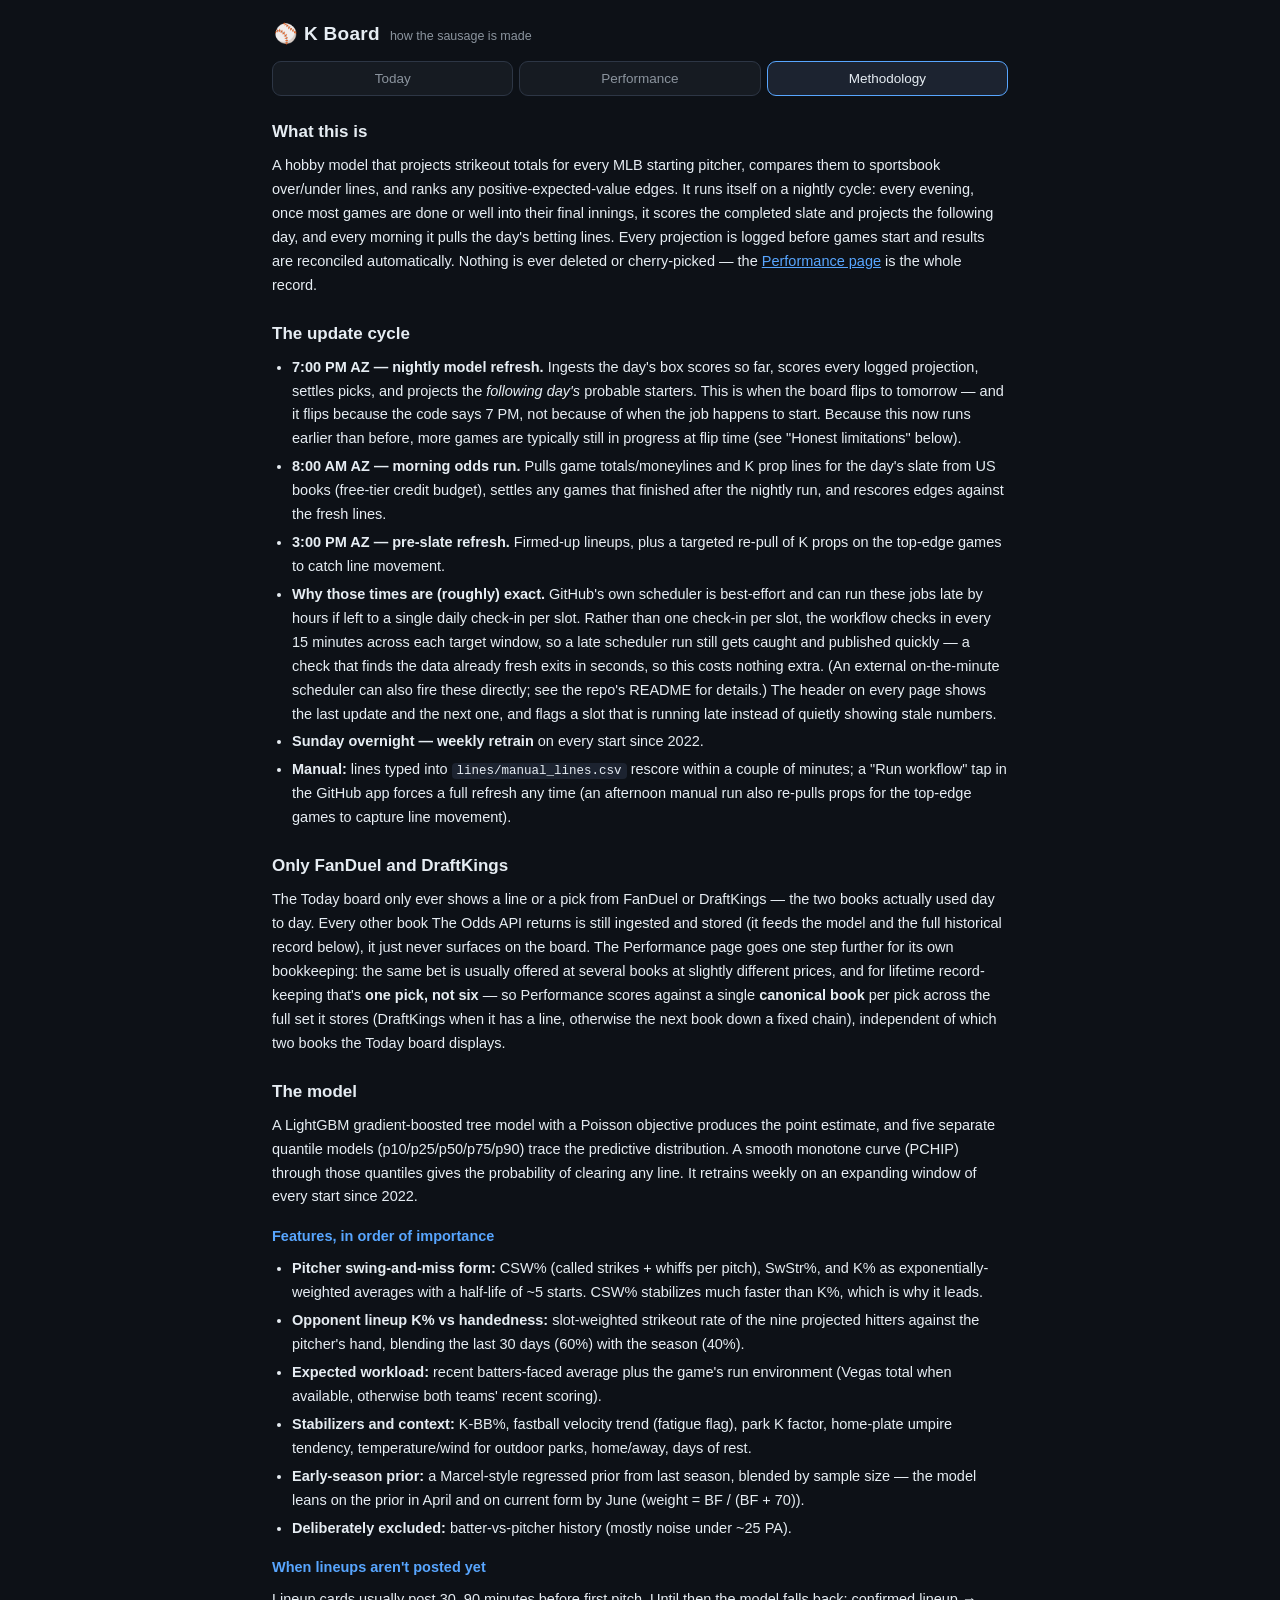
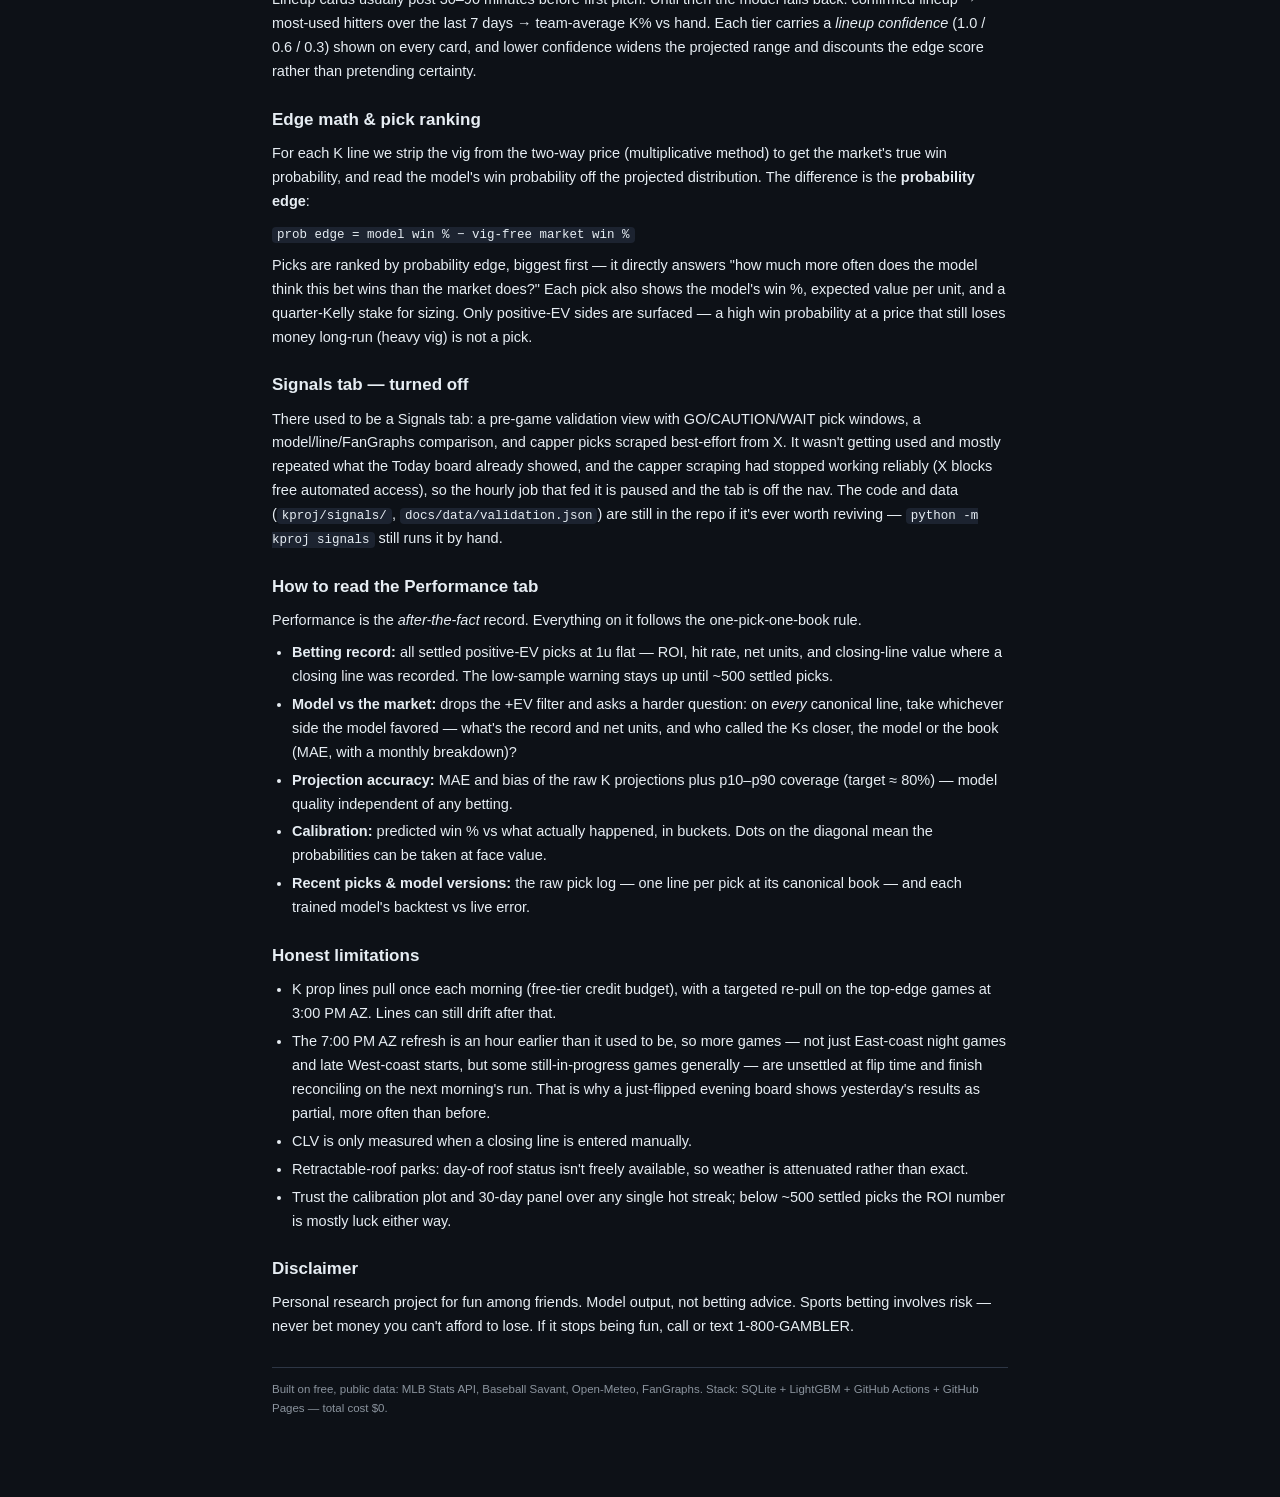
==== commit 64bb9e1f: "Simplify Today board: FanDuel/DraftKings only, drop top-edges table, table-first view, line-edge col" ====
--- a/docs/methodology.html
+++ b/docs/methodology.html
@@ -15,7 +15,6 @@
   </header>
   <nav class="tabs">
     <a href="index.html">Today</a>
-    <a href="validation.html">Signals</a>
     <a href="performance.html">Performance</a>
     <a href="methodology.html" class="active">Methodology</a>
   </nav>
@@ -55,8 +54,6 @@
       can also fire these directly; see the repo's README for details.) The header on
       every page shows the last update and the next one, and flags a slot that is
       running late instead of quietly showing stale numbers.</li>
-      <li><b>Hourly, ~7 AM–9 PM AZ — Signals feed.</b> A lighter job refreshes the
-      Signals tab: capper posts, lineup status, and pick windows.</li>
       <li><b>Sunday overnight — weekly retrain</b> on every start since 2022.</li>
       <li><b>Manual:</b> lines typed into <code>lines/manual_lines.csv</code> rescore
       within a couple of minutes; a "Run workflow" tap in the GitHub app forces a full
@@ -64,14 +61,17 @@
       games to capture line movement).</li>
     </ul>
 
-    <h2>One pick, one book</h2>
-    <p>The same bet is usually offered at half a dozen books at slightly different
-    prices — for bookkeeping that is <b>one pick, not six</b>. Everything on the
-    Performance and Signals pages is scored against a single <b>canonical book</b> per
-    pick: DraftKings when it has a line (the most consistent coverage in our odds
-    feed), otherwise the next book down a fixed chain (FanDuel, BetMGM, Caesars,
-    BetRivers, Bovada, BetOnline). All books are still ingested and stored — the Today
-    page simply shows the best available price for each pick, tagged with its book.</p>
+    <h2>Only FanDuel and DraftKings</h2>
+    <p>The Today board only ever shows a line or a pick from FanDuel or DraftKings —
+    the two books actually used day to day. Every other book The Odds API returns is
+    still ingested and stored (it feeds the model and the full historical record
+    below), it just never surfaces on the board. The Performance page goes one step
+    further for its own bookkeeping: the same bet is usually offered at several books
+    at slightly different prices, and for lifetime record-keeping that's <b>one pick,
+    not six</b> — so Performance scores against a single <b>canonical book</b> per
+    pick across the full set it stores (DraftKings when it has a line, otherwise the
+    next book down a fixed chain), independent of which two books the Today board
+    displays.</p>
 
     <h2>The model</h2>
     <p>A LightGBM gradient-boosted tree model with a Poisson objective produces the
@@ -120,28 +120,15 @@
     high win probability at a price that still loses money long-run (heavy vig)
     is not a pick.</p>
 
-    <h2>How to read the Signals tab</h2>
-    <p>Signals is the <i>pre-game</i> validation view: is this pick ready to bet, and
-    does anyone else agree?</p>
-    <ul>
-      <li><b>Pick window:</b> every starter gets a GO / CAUTION / WAIT / OFF state.
-      GO requires a probability edge of at least 5 points, both lineups posted, and a
-      fresh K line. CAUTION and WAIT list exactly what's missing — stale line, lineups
-      not posted, or the line moved against the model. OFF means no line yet or a
-      scratched starter.</li>
-      <li><b>Model / Line / FanGraphs row:</b> three independent per-start K numbers —
-      our projection, the canonical book's line, and FanGraphs Depth Charts converted
-      to a per-start figure. Three arrows pointing the same way is corroboration; the
-      model standing alone is a reason for extra care.</li>
-      <li><b>Capper picks:</b> K-prop picks pulled best-effort from five X accounts
-      (public mirrors go down; <code>lines/capper_picks.csv</code> is the manual
-      fallback). Each pick is tagged "model agrees / disagrees" with our win %.</li>
-      <li><b>Capper scorecard:</b> every parsed capper pick is settled against the
-      official MLB box score at 1u flat — the same rules our own record uses, so the
-      comparison is honest.</li>
-      <li><b>Source health chips:</b> when each feed (props, cappers, FanGraphs,
-      lineups) last succeeded — a quiet card means "no data", not "no edge".</li>
-    </ul>
+    <h2>Signals tab — turned off</h2>
+    <p>There used to be a Signals tab: a pre-game validation view with GO/CAUTION/WAIT
+    pick windows, a model/line/FanGraphs comparison, and capper picks scraped
+    best-effort from X. It wasn't getting used and mostly repeated what the Today
+    board already showed, and the capper scraping had stopped working reliably (X
+    blocks free automated access), so the hourly job that fed it is paused and the tab
+    is off the nav. The code and data (<code>kproj/signals/</code>,
+    <code>docs/data/validation.json</code>) are still in the repo if it's ever worth
+    reviving — <code>python -m kproj signals</code> still runs it by hand.</p>
 
     <h2>How to read the Performance tab</h2>
     <p>Performance is the <i>after-the-fact</i> record. Everything on it follows the
@@ -166,15 +153,13 @@
     <ul>
       <li>K prop lines pull once each morning (free-tier credit budget), with a
       targeted re-pull on the top-edge games at 3:00 PM AZ. Lines can still drift after
-      that — the Signals tab shows line freshness for exactly this reason.</li>
+      that.</li>
       <li>The 7:00 PM AZ refresh is an hour earlier than it used to be, so more games
       — not just East-coast night games and late West-coast starts, but some
       still-in-progress games generally — are unsettled at flip time and finish
       reconciling on the next morning's run. That is why a just-flipped evening board
       shows yesterday's results as partial, more often than before.</li>
       <li>CLV is only measured when a closing line is entered manually.</li>
-      <li>Capper tracking is best-effort scraping of public mirrors — gaps happen and
-      are shown as source-health warnings, not silently filled.</li>
       <li>Retractable-roof parks: day-of roof status isn't freely available, so weather
       is attenuated rather than exact.</li>
       <li>Trust the calibration plot and 30-day panel over any single hot streak;
--- a/docs/assets/style.css
+++ b/docs/assets/style.css
@@ -77,7 +77,7 @@
 table.t th { text-align: left; color: var(--dim); font-weight: 500; padding: 6px 6px;
   border-bottom: 1px solid var(--line); font-size: 11.5px; text-transform: uppercase; }
 table.t td { padding: 7px 6px; border-bottom: 1px solid var(--card2); }
-.pos { color: var(--green); } .neg { color: var(--red); } .dim { color: var(--dim); }
+.pos { color: var(--green); } .neg { color: var(--red); } .neu { color: var(--gold); } .dim { color: var(--dim); }
 canvas { background: var(--card); border: 1px solid var(--line); border-radius: 12px;
   padding: 8px; margin-bottom: 12px; }
 footer.site { color: var(--dim); font-size: 11.5px; line-height: 1.6; margin-top: 28px;
@@ -89,17 +89,7 @@
 .prose code { background: var(--card2); padding: 1px 5px; border-radius: 4px; font-size: 12.5px; }
 @media (min-width: 640px) { .tiles { grid-template-columns: repeat(4, 1fr); } }
 
-/* Today: slate-wide top-edges summary table */
-.summary { overflow-x: auto; margin-bottom: 16px; -webkit-overflow-scrolling: touch; }
-.summary-t { min-width: 340px; }
-.summary-t td { vertical-align: middle; }
-.summary-t .pn { font-weight: 600; white-space: nowrap; }
-.summary-t .pm { color: var(--dim); font-size: 11px; margin-top: 1px; white-space: nowrap; }
-.summary-t .pk { font-weight: 600; white-space: nowrap; }
-.summary-t td.pos { font-weight: 700; }
-.summary-t th:nth-child(n+4), .summary-t td:nth-child(n+4) { text-align: right; }
-
-/* Today: full-slate sortable table view (alternative to the card list) */
+/* Today: full-slate sortable table view — the primary view, cards below as an alternative */
 .board-tbl { overflow-x: auto; -webkit-overflow-scrolling: touch; border: 1px solid var(--line);
   border-radius: 12px; }
 .board-tbl table.t { min-width: 560px; font-variant-numeric: tabular-nums; }
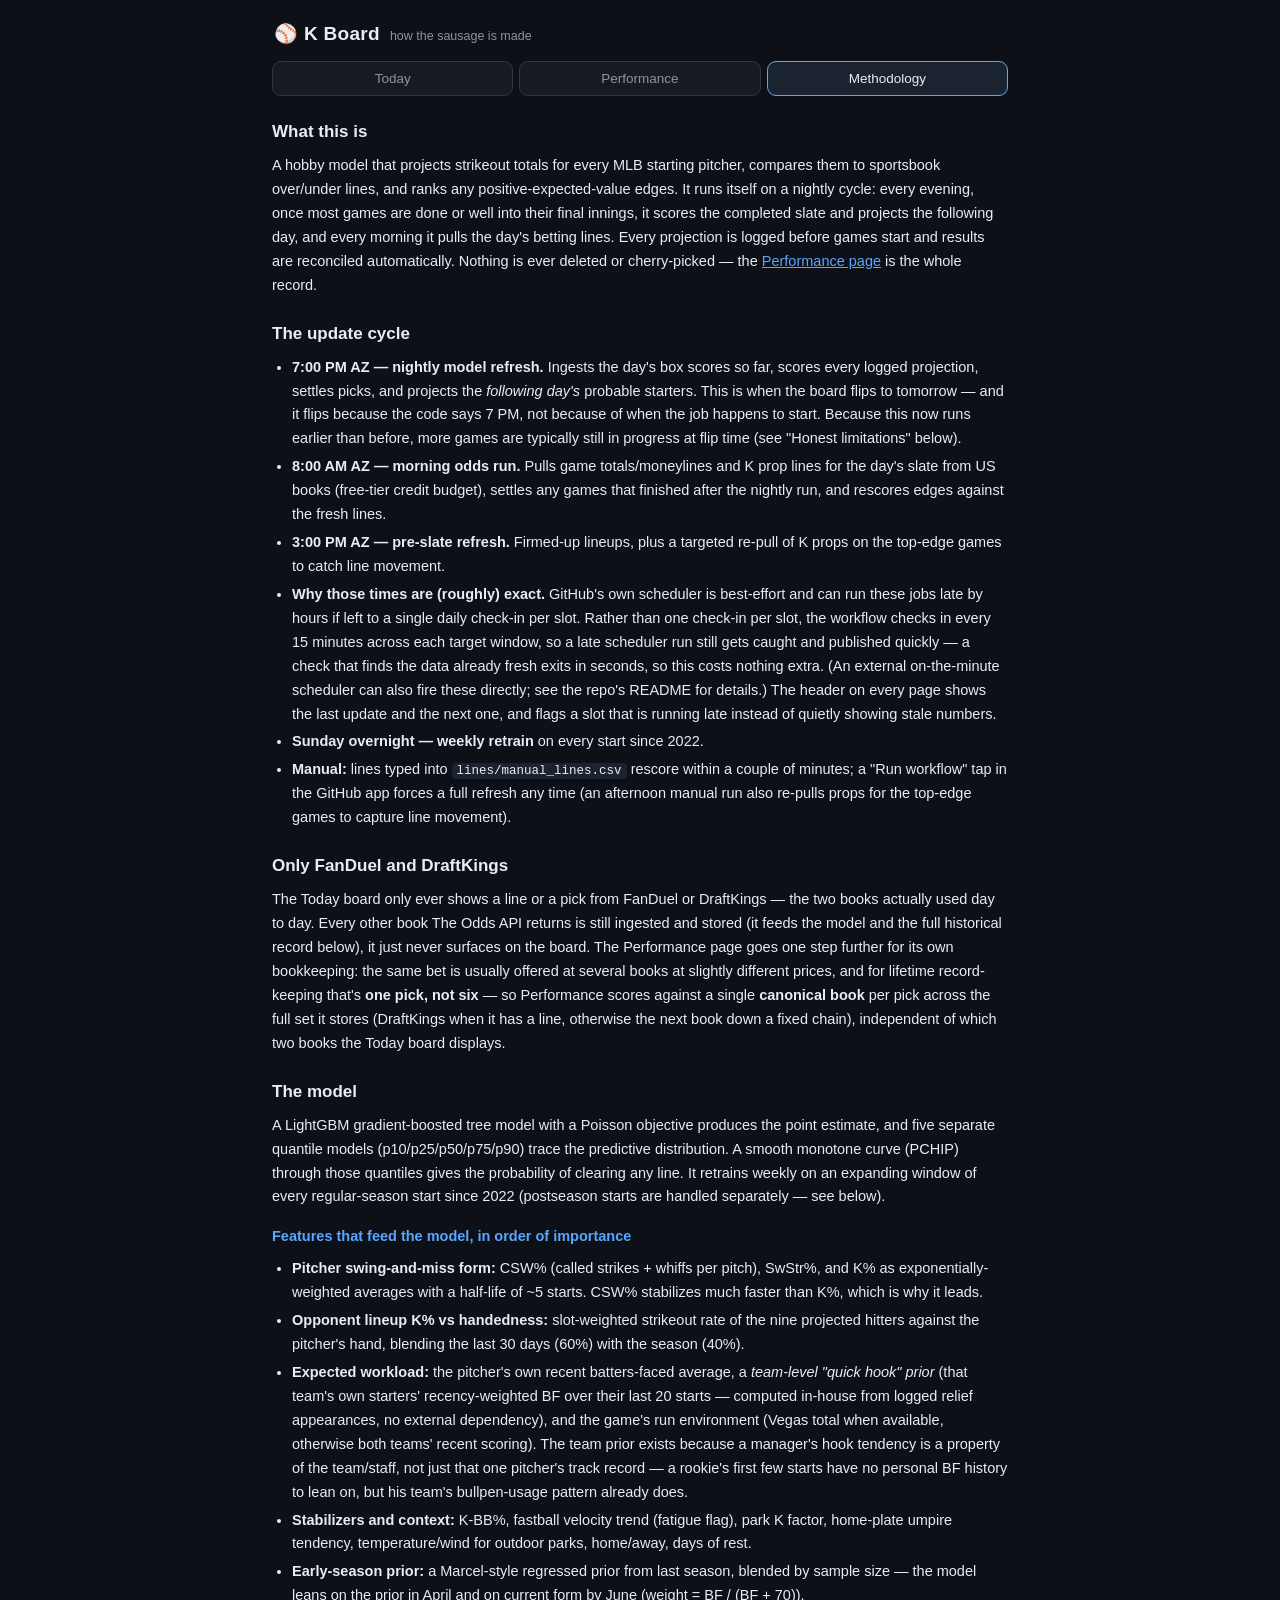
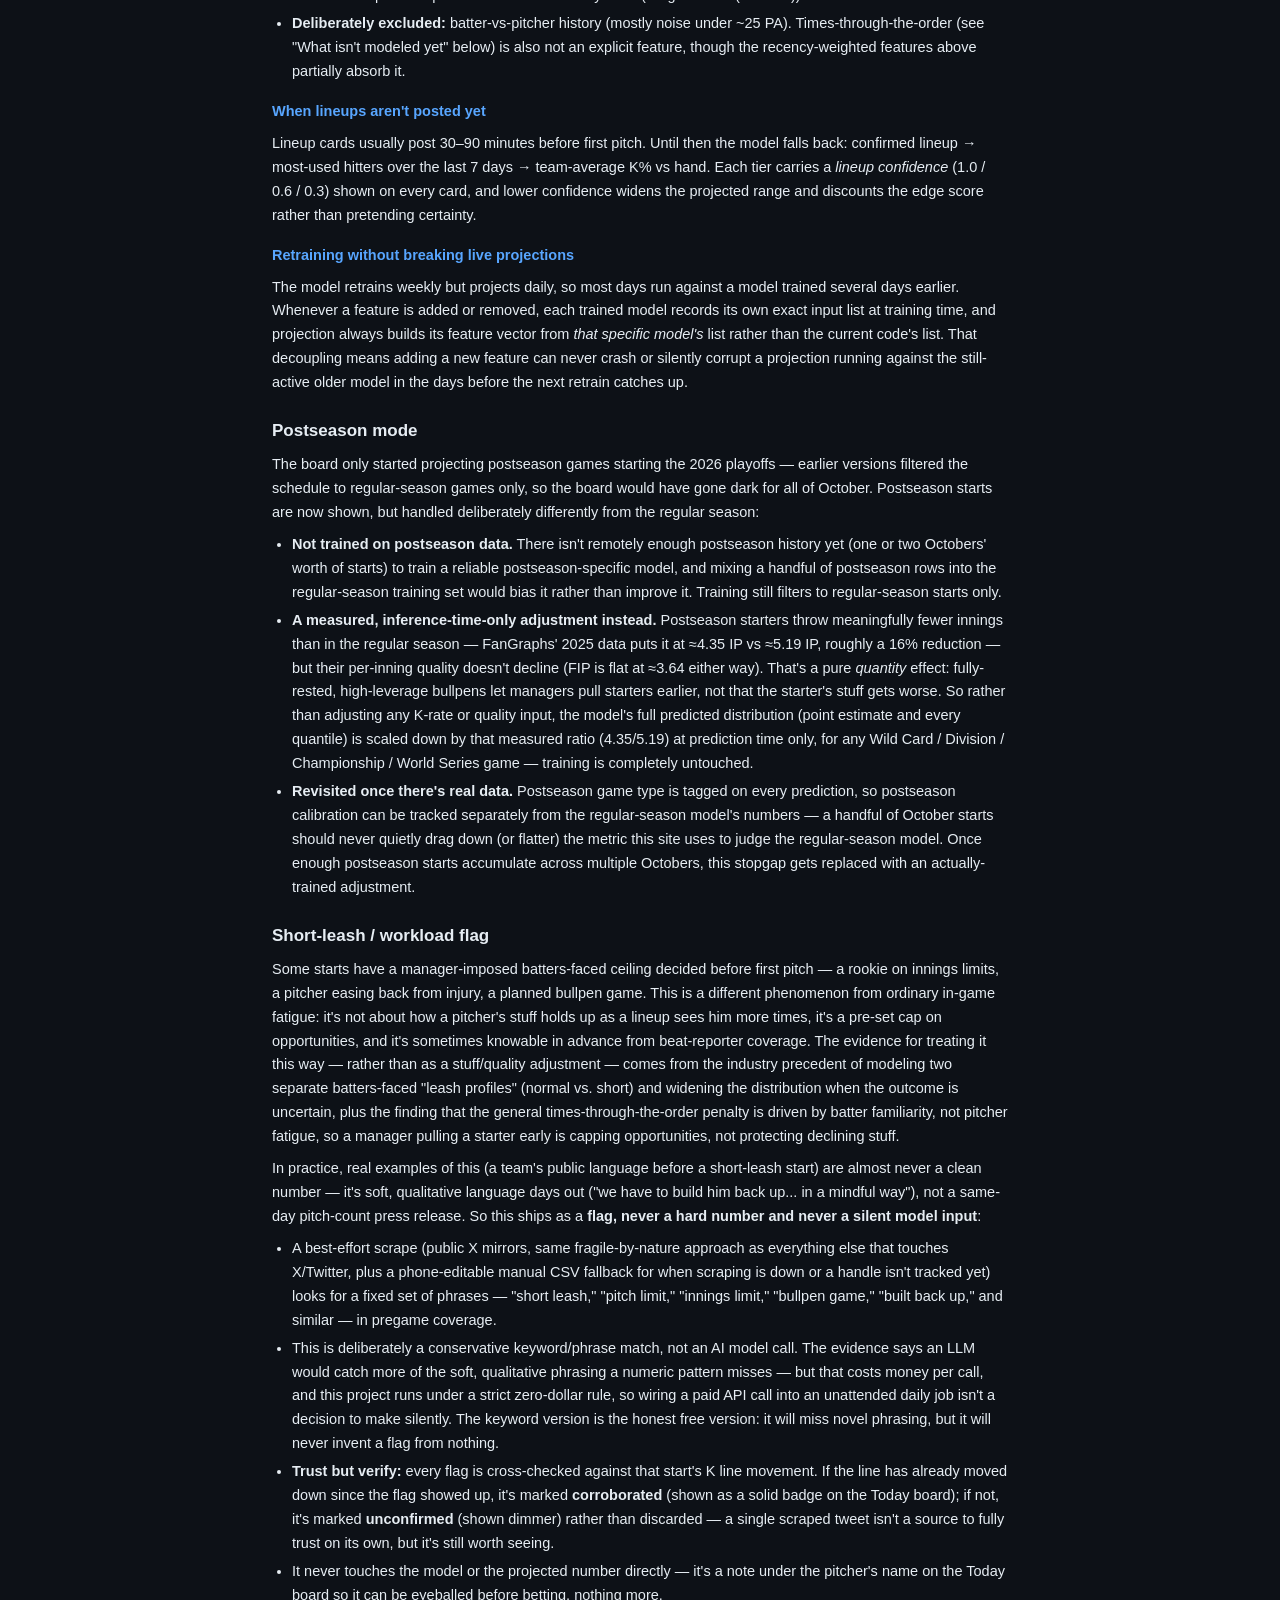
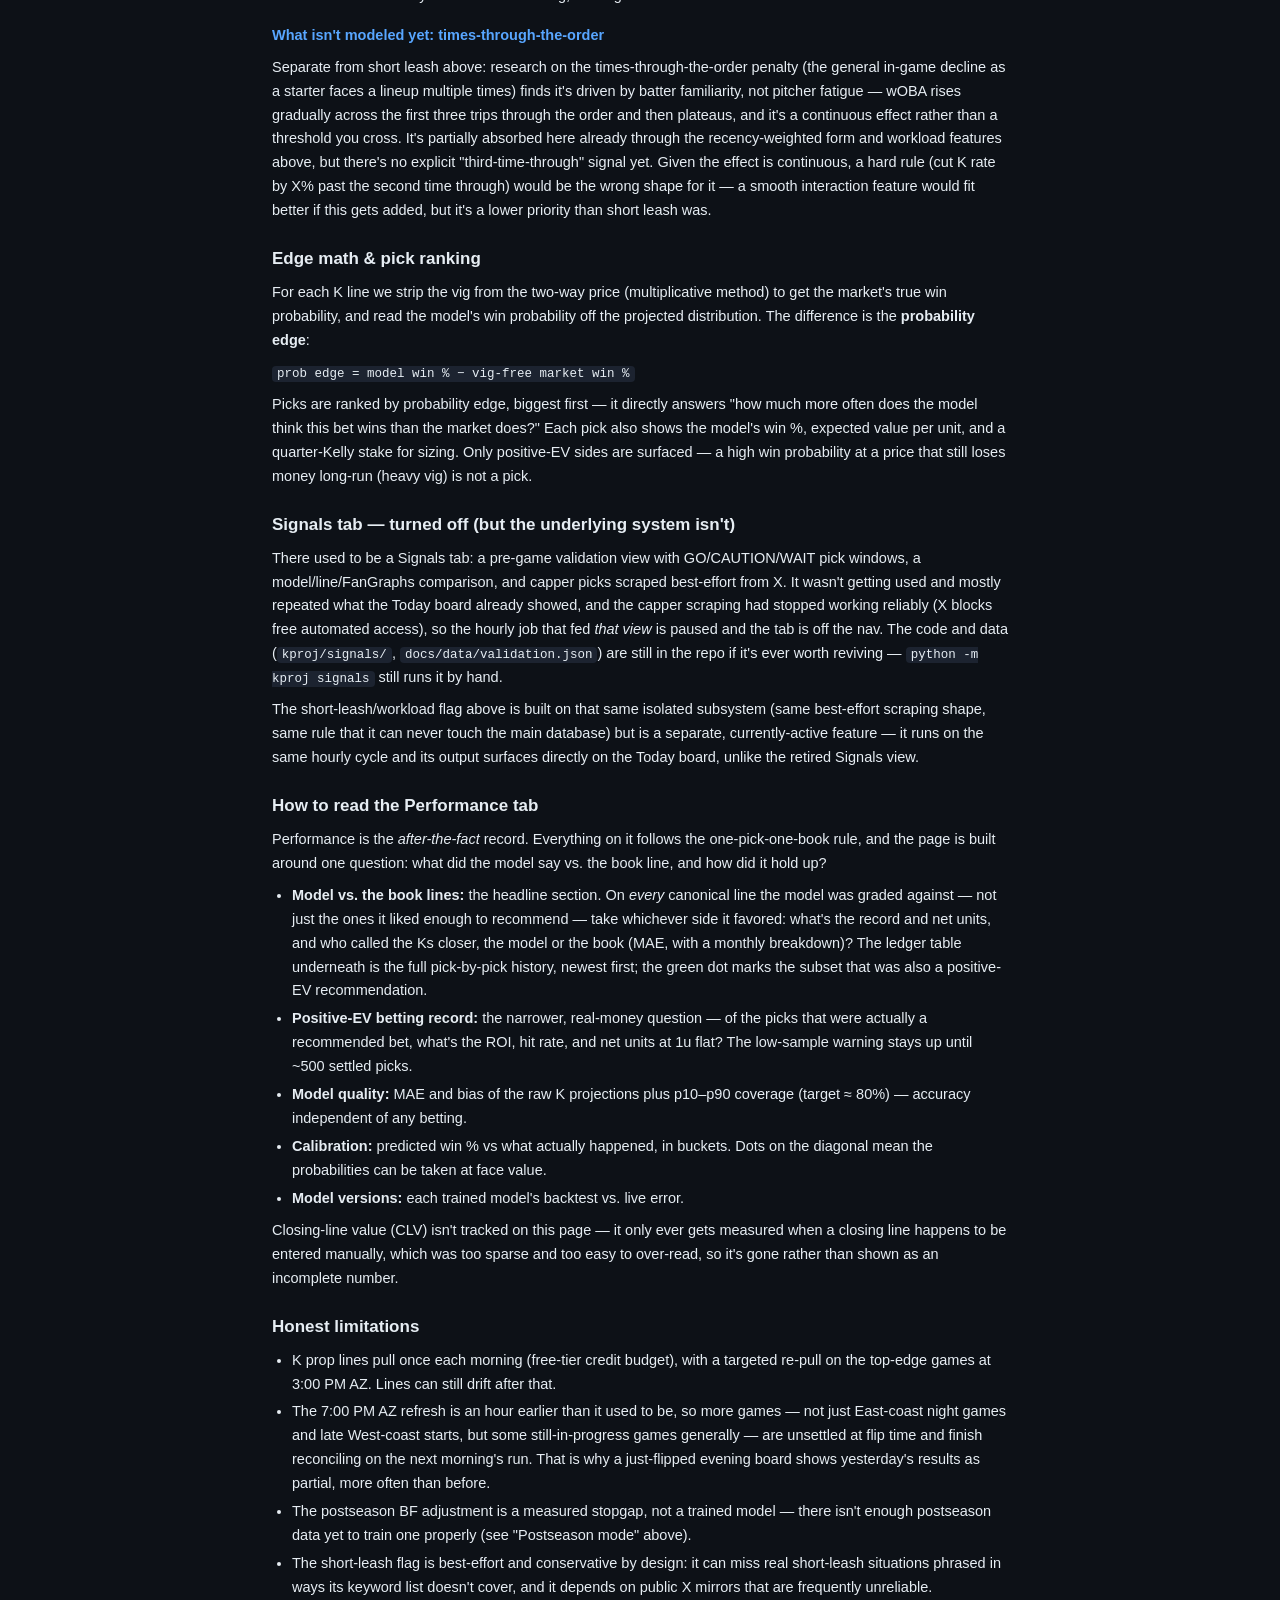
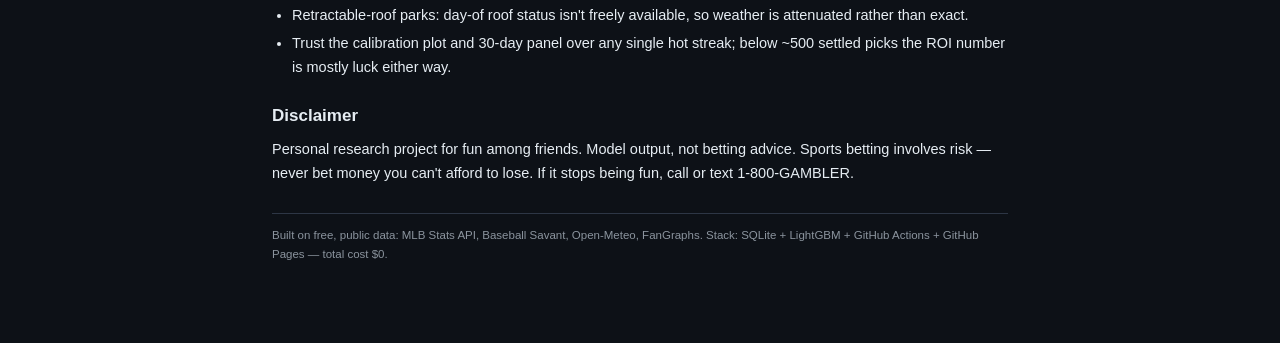
==== commit 74cdb0e8: "Rewrite Methodology page, redesign Performance page around model-vs-book history Methodology now ful" ====
--- a/docs/methodology.html
+++ b/docs/methodology.html
@@ -78,9 +78,10 @@
     point estimate, and five separate quantile models (p10/p25/p50/p75/p90) trace the
     predictive distribution. A smooth monotone curve (PCHIP) through those quantiles
     gives the probability of clearing any line. It retrains weekly on an expanding
-    window of every start since 2022.</p>
-
-    <h3>Features, in order of importance</h3>
+    window of every regular-season start since 2022 (postseason starts are handled
+    separately — see below).</p>
+
+    <h3>Features that feed the model, in order of importance</h3>
     <ul>
       <li><b>Pitcher swing-and-miss form:</b> CSW% (called strikes + whiffs per pitch),
       SwStr%, and K% as exponentially-weighted averages with a half-life of ~5 starts.
@@ -88,8 +89,14 @@
       <li><b>Opponent lineup K% vs handedness:</b> slot-weighted strikeout rate of the
       nine projected hitters against the pitcher's hand, blending the last 30 days (60%)
       with the season (40%).</li>
-      <li><b>Expected workload:</b> recent batters-faced average plus the game's run
-      environment (Vegas total when available, otherwise both teams' recent scoring).</li>
+      <li><b>Expected workload:</b> the pitcher's own recent batters-faced average, a
+      <i>team-level "quick hook" prior</i> (that team's own starters' recency-weighted BF
+      over their last 20 starts — computed in-house from logged relief appearances, no
+      external dependency), and the game's run environment (Vegas total when available,
+      otherwise both teams' recent scoring). The team prior exists because a manager's
+      hook tendency is a property of the team/staff, not just that one pitcher's track
+      record — a rookie's first few starts have no personal BF history to lean on, but
+      his team's bullpen-usage pattern already does.</li>
       <li><b>Stabilizers and context:</b> K-BB%, fastball velocity trend (fatigue flag),
       park K factor, home-plate umpire tendency, temperature/wind for outdoor parks,
       home/away, days of rest.</li>
@@ -97,7 +104,8 @@
       blended by sample size — the model leans on the prior in April and on current form
       by June (weight = BF / (BF + 70)).</li>
       <li><b>Deliberately excluded:</b> batter-vs-pitcher history (mostly noise under
-      ~25 PA).</li>
+      ~25 PA). Times-through-the-order (see "What isn't modeled yet" below) is also not
+      an explicit feature, though the recency-weighted features above partially absorb it.</li>
     </ul>
 
     <h3>When lineups aren't posted yet</h3>
@@ -106,6 +114,97 @@
     K% vs hand. Each tier carries a <i>lineup confidence</i> (1.0 / 0.6 / 0.3) shown on
     every card, and lower confidence widens the projected range and discounts the edge
     score rather than pretending certainty.</p>
+
+    <h3>Retraining without breaking live projections</h3>
+    <p>The model retrains weekly but projects daily, so most days run against a model
+    trained several days earlier. Whenever a feature is added or removed, each trained
+    model records its own exact input list at training time, and projection always
+    builds its feature vector from <i>that specific model's</i> list rather than the
+    current code's list. That decoupling means adding a new feature can never crash or
+    silently corrupt a projection running against the still-active older model in the
+    days before the next retrain catches up.</p>
+
+    <h2>Postseason mode</h2>
+    <p>The board only started projecting postseason games starting the 2026 playoffs —
+    earlier versions filtered the schedule to regular-season games only, so the board
+    would have gone dark for all of October. Postseason starts are now shown, but
+    handled deliberately differently from the regular season:</p>
+    <ul>
+      <li><b>Not trained on postseason data.</b> There isn't remotely enough postseason
+      history yet (one or two Octobers' worth of starts) to train a reliable
+      postseason-specific model, and mixing a handful of postseason rows into the
+      regular-season training set would bias it rather than improve it. Training still
+      filters to regular-season starts only.</li>
+      <li><b>A measured, inference-time-only adjustment instead.</b> Postseason starters
+      throw meaningfully fewer innings than in the regular season — FanGraphs' 2025 data
+      puts it at ≈4.35 IP vs ≈5.19 IP, roughly a 16% reduction — but their per-inning
+      quality doesn't decline (FIP is flat at ≈3.64 either way). That's a pure
+      <i>quantity</i> effect: fully-rested, high-leverage bullpens let managers pull
+      starters earlier, not that the starter's stuff gets worse. So rather than
+      adjusting any K-rate or quality input, the model's full predicted distribution
+      (point estimate and every quantile) is scaled down by that measured ratio
+      (4.35/5.19) at prediction time only, for any Wild Card / Division / Championship /
+      World Series game — training is completely untouched.</li>
+      <li><b>Revisited once there's real data.</b> Postseason game type is tagged on
+      every prediction, so postseason calibration can be tracked separately from the
+      regular-season model's numbers — a handful of October starts should never quietly
+      drag down (or flatter) the metric this site uses to judge the regular-season
+      model. Once enough postseason starts accumulate across multiple Octobers, this
+      stopgap gets replaced with an actually-trained adjustment.</li>
+    </ul>
+
+    <h2>Short-leash / workload flag</h2>
+    <p>Some starts have a manager-imposed batters-faced ceiling decided before first
+    pitch — a rookie on innings limits, a pitcher easing back from injury, a planned
+    bullpen game. This is a different phenomenon from ordinary in-game fatigue: it's not
+    about how a pitcher's stuff holds up as a lineup sees him more times, it's a
+    pre-set cap on opportunities, and it's sometimes knowable in advance from beat-reporter
+    coverage. The evidence for treating it this way — rather than as a stuff/quality
+    adjustment — comes from the industry precedent of modeling two separate
+    batters-faced "leash profiles" (normal vs. short) and widening the distribution
+    when the outcome is uncertain, plus the finding that the general times-through-the-order
+    penalty is driven by batter familiarity, not pitcher fatigue, so a manager pulling a
+    starter early is capping opportunities, not protecting declining stuff.</p>
+    <p>In practice, real examples of this (a team's public language before a short-leash
+    start) are almost never a clean number — it's soft, qualitative language days out
+    ("we have to build him back up... in a mindful way"), not a same-day pitch-count
+    press release. So this ships as a <b>flag, never a hard number and never a silent
+    model input</b>:</p>
+    <ul>
+      <li>A best-effort scrape (public X mirrors, same fragile-by-nature approach as
+      everything else that touches X/Twitter, plus a phone-editable manual CSV fallback
+      for when scraping is down or a handle isn't tracked yet) looks for a fixed set of
+      phrases — "short leash," "pitch limit," "innings limit," "bullpen game," "built
+      back up," and similar — in pregame coverage.</li>
+      <li>This is deliberately a conservative keyword/phrase match, not an AI model
+      call. The evidence says an LLM would catch more of the soft, qualitative phrasing
+      a numeric pattern misses — but that costs money per call, and this project runs
+      under a strict zero-dollar rule, so wiring a paid API call into an unattended
+      daily job isn't a decision to make silently. The keyword version is the honest
+      free version: it will miss novel phrasing, but it will never invent a flag from
+      nothing.</li>
+      <li><b>Trust but verify:</b> every flag is cross-checked against that start's K
+      line movement. If the line has already moved down since the flag showed up, it's
+      marked <b>corroborated</b> (shown as a solid badge on the Today board); if not,
+      it's marked <b>unconfirmed</b> (shown dimmer) rather than discarded — a single
+      scraped tweet isn't a source to fully trust on its own, but it's still worth
+      seeing.</li>
+      <li>It never touches the model or the projected number directly — it's a note
+      under the pitcher's name on the Today board so it can be eyeballed before betting,
+      nothing more.</li>
+    </ul>
+
+    <h3 id="ttop">What isn't modeled yet: times-through-the-order</h3>
+    <p>Separate from short leash above: research on the times-through-the-order penalty
+    (the general in-game decline as a starter faces a lineup multiple times) finds it's
+    driven by batter familiarity, not pitcher fatigue — wOBA rises gradually across the
+    first three trips through the order and then plateaus, and it's a continuous effect
+    rather than a threshold you cross. It's partially absorbed here already through the
+    recency-weighted form and workload features above, but there's no explicit
+    "third-time-through" signal yet. Given the effect is continuous, a hard rule (cut K
+    rate by X% past the second time through) would be the wrong shape for it — a smooth
+    interaction feature would fit better if this gets added, but it's a lower priority
+    than short leash was.</p>
 
     <h2>Edge math &amp; pick ranking</h2>
     <p>For each K line we strip the vig from the two-way price (multiplicative
@@ -120,34 +219,44 @@
     high win probability at a price that still loses money long-run (heavy vig)
     is not a pick.</p>
 
-    <h2>Signals tab — turned off</h2>
+    <h2>Signals tab — turned off (but the underlying system isn't)</h2>
     <p>There used to be a Signals tab: a pre-game validation view with GO/CAUTION/WAIT
     pick windows, a model/line/FanGraphs comparison, and capper picks scraped
     best-effort from X. It wasn't getting used and mostly repeated what the Today
     board already showed, and the capper scraping had stopped working reliably (X
-    blocks free automated access), so the hourly job that fed it is paused and the tab
-    is off the nav. The code and data (<code>kproj/signals/</code>,
+    blocks free automated access), so the hourly job that fed <i>that view</i> is paused
+    and the tab is off the nav. The code and data (<code>kproj/signals/</code>,
     <code>docs/data/validation.json</code>) are still in the repo if it's ever worth
     reviving — <code>python -m kproj signals</code> still runs it by hand.</p>
+    <p>The short-leash/workload flag above is built on that same isolated subsystem
+    (same best-effort scraping shape, same rule that it can never touch the main
+    database) but is a separate, currently-active feature — it runs on the same hourly
+    cycle and its output surfaces directly on the Today board, unlike the retired
+    Signals view.</p>
 
     <h2>How to read the Performance tab</h2>
     <p>Performance is the <i>after-the-fact</i> record. Everything on it follows the
-    one-pick-one-book rule.</p>
-    <ul>
-      <li><b>Betting record:</b> all settled positive-EV picks at 1u flat — ROI, hit
-      rate, net units, and closing-line value where a closing line was recorded. The
-      low-sample warning stays up until ~500 settled picks.</li>
-      <li><b>Model vs the market:</b> drops the +EV filter and asks a harder question:
-      on <i>every</i> canonical line, take whichever side the model favored — what's
-      the record and net units, and who called the Ks closer, the model or the book
-      (MAE, with a monthly breakdown)?</li>
-      <li><b>Projection accuracy:</b> MAE and bias of the raw K projections plus
-      p10–p90 coverage (target ≈ 80%) — model quality independent of any betting.</li>
+    one-pick-one-book rule, and the page is built around one question: what did the
+    model say vs. the book line, and how did it hold up?</p>
+    <ul>
+      <li><b>Model vs. the book lines:</b> the headline section. On <i>every</i>
+      canonical line the model was graded against — not just the ones it liked enough to
+      recommend — take whichever side it favored: what's the record and net units, and
+      who called the Ks closer, the model or the book (MAE, with a monthly breakdown)?
+      The ledger table underneath is the full pick-by-pick history, newest first; the
+      green dot marks the subset that was also a positive-EV recommendation.</li>
+      <li><b>Positive-EV betting record:</b> the narrower, real-money question — of the
+      picks that were actually a recommended bet, what's the ROI, hit rate, and net
+      units at 1u flat? The low-sample warning stays up until ~500 settled picks.</li>
+      <li><b>Model quality:</b> MAE and bias of the raw K projections plus p10–p90
+      coverage (target ≈ 80%) — accuracy independent of any betting.</li>
       <li><b>Calibration:</b> predicted win % vs what actually happened, in buckets.
       Dots on the diagonal mean the probabilities can be taken at face value.</li>
-      <li><b>Recent picks &amp; model versions:</b> the raw pick log — one line per
-      pick at its canonical book — and each trained model's backtest vs live error.</li>
-    </ul>
+      <li><b>Model versions:</b> each trained model's backtest vs. live error.</li>
+    </ul>
+    <p>Closing-line value (CLV) isn't tracked on this page — it only ever gets measured
+    when a closing line happens to be entered manually, which was too sparse and too
+    easy to over-read, so it's gone rather than shown as an incomplete number.</p>
 
     <h2>Honest limitations</h2>
     <ul>
@@ -159,7 +268,12 @@
       still-in-progress games generally — are unsettled at flip time and finish
       reconciling on the next morning's run. That is why a just-flipped evening board
       shows yesterday's results as partial, more often than before.</li>
-      <li>CLV is only measured when a closing line is entered manually.</li>
+      <li>The postseason BF adjustment is a measured stopgap, not a trained model —
+      there isn't enough postseason data yet to train one properly (see "Postseason
+      mode" above).</li>
+      <li>The short-leash flag is best-effort and conservative by design: it can miss
+      real short-leash situations phrased in ways its keyword list doesn't cover, and it
+      depends on public X mirrors that are frequently unreliable.</li>
       <li>Retractable-roof parks: day-of roof status isn't freely available, so weather
       is attenuated rather than exact.</li>
       <li>Trust the calibration plot and 30-day panel over any single hot streak;
--- a/docs/assets/style.css
+++ b/docs/assets/style.css
@@ -92,7 +92,7 @@
 /* Today: full-slate sortable table view — the primary view, cards below as an alternative */
 .board-tbl { overflow-x: auto; -webkit-overflow-scrolling: touch; border: 1px solid var(--line);
   border-radius: 12px; }
-.board-tbl table.t { min-width: 560px; font-variant-numeric: tabular-nums; }
+.board-tbl table.t { min-width: 420px; font-variant-numeric: tabular-nums; }
 .board-tbl thead th { position: sticky; top: 0; background: var(--card); cursor: pointer;
   user-select: none; white-space: nowrap; }
 .board-tbl thead th:hover { color: var(--text); }
@@ -101,7 +101,15 @@
 .board-tbl td { vertical-align: middle; }
 .board-tbl td .pn { font-weight: 600; white-space: nowrap; }
 .board-tbl td .pm { color: var(--dim); font-size: 11px; margin-top: 1px; white-space: nowrap; }
-.board-tbl td .proj { font-weight: 700; font-size: 14.5px; }
+.board-tbl td .l5 { color: var(--dim); font-size: 10.5px; margin-top: 1px; white-space: nowrap; }
+.board-tbl td .l5 .l5-nums { color: var(--text); font-weight: 600; font-variant-numeric: tabular-nums; }
+.board-tbl td .wf { font-size: 10.5px; margin-top: 1px; white-space: nowrap; cursor: help; }
+.board-tbl td .wf.wf-confirmed { color: var(--gold); font-weight: 600; }
+.board-tbl td .wf.wf-unconfirmed { color: var(--dim); }
+/* Proj K is the reason this table exists — biggest, boldest number in it. */
+.board-tbl td .proj { font-weight: 800; font-size: 21px; }
+.board-tbl th[data-key="proj"] { color: var(--text); }
+.board-tbl td .kline-num { font-weight: 600; font-size: 15px; }
 .board-tbl td .pick { font-weight: 600; }
 .board-tbl td .tsub { font-size: 10.5px; margin-top: 1px; }
 .board-tbl tr[data-hasedge="true"] td:first-child { box-shadow: inset 3px 0 var(--green); }
@@ -111,12 +119,24 @@
   background: linear-gradient(to right, transparent, var(--bg) 92%); pointer-events: none;
   border-radius: 0 12px 12px 0; }
 @media (min-width: 640px) { .board-tbl-wrap::after { display: none; } }
-@media (max-width: 480px) {
-  .board-tbl th:nth-child(3), .board-tbl td:nth-child(3),
-  .board-tbl th:nth-child(5), .board-tbl td:nth-child(5) { display: none; }
-  .board-tbl table.t { min-width: 0; }
-  .board-tbl-wrap::after { display: none; }
-}
+@media (max-width: 480px) { .board-tbl-wrap::after { display: none; } }
+
+/* Performance page — history ledger (model pick vs book line, newest first) */
+.sec-sub { color: var(--dim); font-size: 12.5px; margin: -4px 0 10px; line-height: 1.5; }
+.hist-tbl { max-height: 560px; overflow-y: auto; overflow-x: auto; -webkit-overflow-scrolling: touch;
+  border: 1px solid var(--line); border-radius: 12px; margin-bottom: 6px; }
+.hist-tbl table.t { min-width: 480px; font-variant-numeric: tabular-nums; }
+.hist-tbl thead th { position: sticky; top: 0; background: var(--card); white-space: nowrap; z-index: 1; }
+.hist-tbl th.num, .hist-tbl td.num { text-align: right; }
+.hist-tbl td { vertical-align: middle; white-space: nowrap; }
+.edge-dot { display: inline-block; width: 7px; height: 7px; border-radius: 50%; margin-right: 6px;
+  background: var(--green); vertical-align: middle; }
+.edge-dot.off { background: var(--line); }
+.hist-legend { display: flex; align-items: center; gap: 6px; color: var(--dim); font-size: 11.5px;
+  margin-bottom: 8px; }
+.tiles.tiles-compact { grid-template-columns: repeat(2, 1fr); margin-bottom: 4px; }
+@media (min-width: 480px) { .tiles.tiles-compact { grid-template-columns: repeat(4, 1fr); } }
+.subnote { color: var(--dim); font-size: 12.5px; margin: 8px 2px 18px; }
 
 /* Signals page */
 .win { font-size: 11px; font-weight: 700; padding: 3px 9px; border-radius: 6px;
